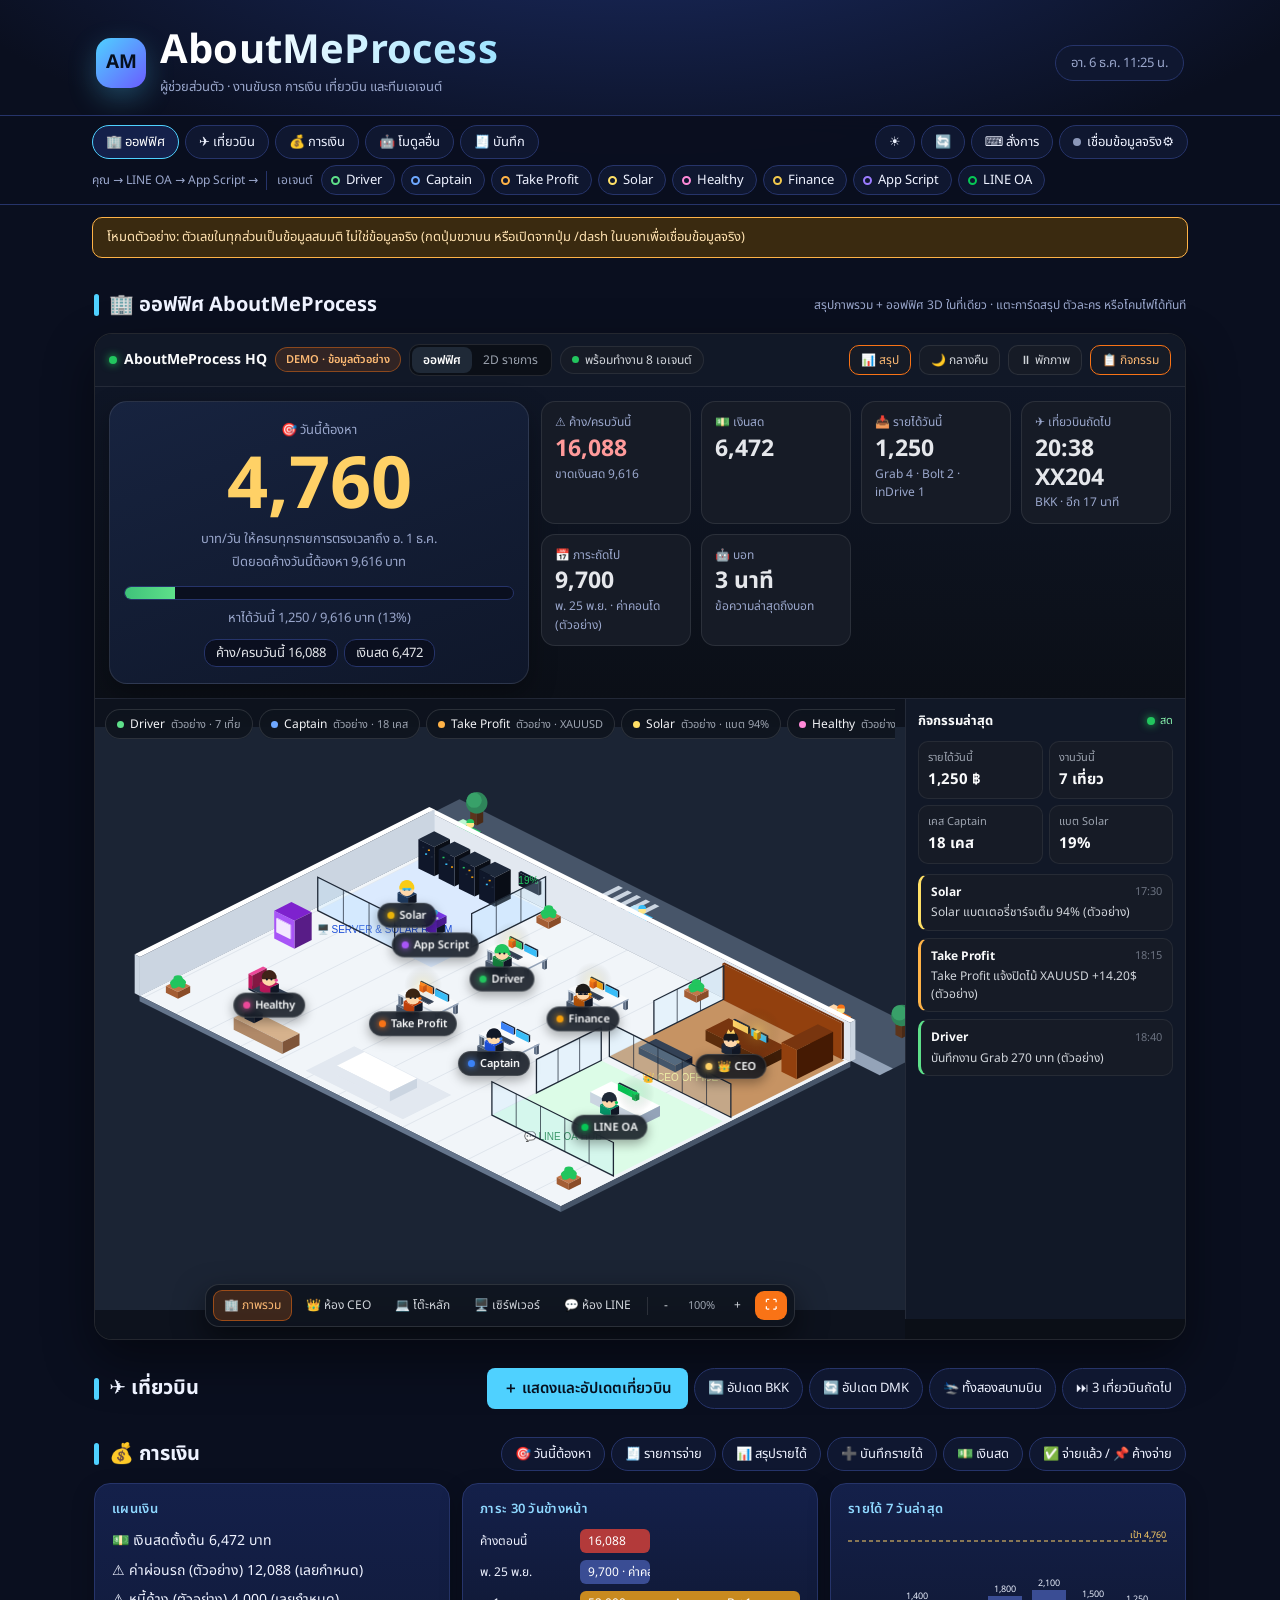
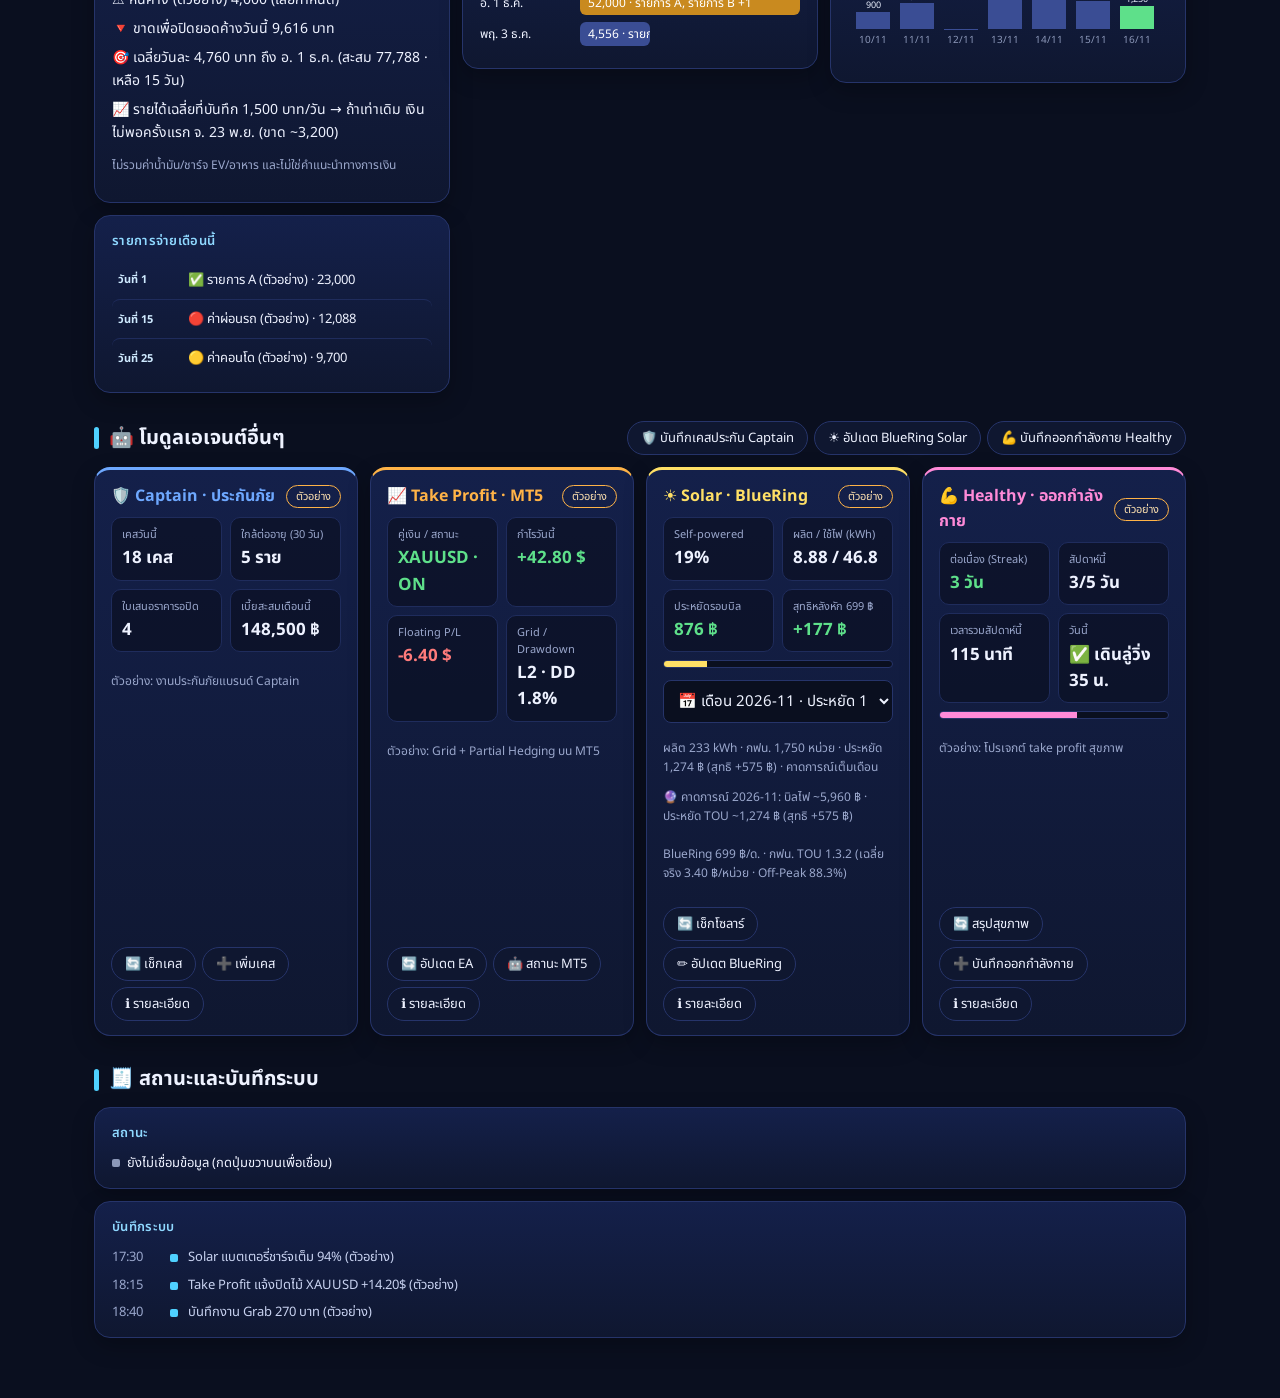
==== index.html @ a6eec2af "Add collapsible + flights auto-update and expand 3D office with separate Server, LINE OA, and CEO ro" ====
<!doctype html>
<html lang="th">
<head>
  <meta charset="utf-8">
  <meta name="referrer" content="no-referrer">
  <meta name="viewport" content="width=device-width, initial-scale=1, viewport-fit=cover">
  <title>AboutMeProcess</title>
  <link rel="stylesheet" href="https://fonts.googleapis.com/css2?family=Noto+Sans+Thai:wght@400;600;700&display=swap">
  <link rel="stylesheet" href="styles.css">
</head>
<body>
  <div class="brand">
    <div class="logo">
      <div class="mark">AM</div>
      <div>
        <h1>AboutMeProcess</h1>
        <p>ผู้ช่วยส่วนตัว · งานขับรถ การเงิน เที่ยวบิน และทีมเอเจนต์</p>
      </div>
    </div>
    <div class="clock" id="clock"></div>
  </div>

  <div class="topbar" id="topbar">
    <div class="topin">
      <div class="navrow">
        <div class="navl">
          <button class="pill active" data-go="s-office">🏢 ออฟฟิศ</button>
          <button class="pill" data-go="s-flights">✈️ เที่ยวบิน</button>
          <button class="pill" data-go="s-money">💰 การเงิน</button>
          <button class="pill" data-go="s-agents">🤖 โมดูลอื่น</button>
          <button class="pill" data-go="s-log">🧾 บันทึก</button>
        </div>
        <div class="navr">
          <button class="pill" id="themeBtn" title="สลับโหมดมืด/สว่าง" aria-label="สลับโหมดมืดหรือสว่าง">☀️</button>
          <button class="pill" id="refreshBtn" title="ดึงข้อมูลล่าสุด" aria-label="รีเฟรชข้อมูล">🔄</button>
          <button class="pill" id="cmdBtn" aria-expanded="false" aria-controls="cmdPanel">⌨️ สั่งการ</button>
          <button id="cfgBtn" class="pill" aria-label="สถานะการเชื่อมข้อมูล กดเพื่อตั้งค่า">
            <span id="connDot" class="cdot off"></span><span id="conn">เชื่อมข้อมูลจริง</span> ⚙️
          </button>
        </div>
      </div>
      <div class="agrow" id="agbar" aria-label="เอเจนต์ทั้งหมด">
        <span class="flow">คุณ → LINE OA → App Script →</span>
        <span class="aglab">เอเจนต์</span>
      </div>
    </div>
  </div>

  <div id="cmdPanel" class="cmdpanel" hidden role="dialog" aria-label="สั่งการ">
    <b class="ph">⌨️ พิมพ์คำสั่งหรือประโยค</b>
    <div class="cmdrow">
      <input id="cmdIn" placeholder="เช่น ฉันจ่ายหนี้ 4000 แล้ว ด้วยเงินสด" autocomplete="off" enterkeyhint="send">
      <button id="cmdGo" class="pri">ส่ง</button>
    </div>
    <div id="cmdOut" class="cmdout" aria-live="polite"></div>
    <div class="exs" id="exs"></div>
    <p class="note">เมนูตามหมวด (เงินสด จ่ายแล้ว รายได้ เที่ยวบิน และโมดูลเอเจนต์) อยู่ในหมวดของตัวเองแล้ว ส่งได้เมื่อเชื่อมข้อมูลและเปิดสิทธิ์สั่งการ (DASH_ALLOW_CMD) ในฝั่ง Apps Script</p>
  </div>

  <div id="banner" class="banner" hidden></div>

  <main>
    <section id="s-office" class="sec">
      <div class="shr">
        <h2 class="sh">🏢 ออฟฟิศ AboutMeProcess</h2>
        <span class="muted">สรุปภาพรวม + ออฟฟิศ 3D ในที่เดียว · แตะการ์ดสรุป ตัวละคร หรือโคมไฟได้ทันที</span>
      </div>

      <div class="mo-shell" id="moShell" data-lit="day" data-view="office">
        <!-- Top HUD Bar (My Office style) -->
        <div class="mo-hud">
          <div class="mo-hud-l">
            <span class="mo-brand"><i class="mo-live-dot"></i> AboutMeProcess HQ</span>
            <span class="mo-chip" id="moModeChip">DEMO · ข้อมูลตัวอย่าง</span>
            <div class="mo-seg" role="group" aria-label="สลับมุมมอง">
              <button type="button" class="mo-seg-b on" id="moViewOffice" data-v="office">ออฟฟิศ</button>
              <button type="button" class="mo-seg-b" id="moViewList" data-v="list">2D รายการ</button>
            </div>
            <span class="mo-status-pill" id="moStatusPill"><i class="mo-pulse"></i> พร้อมทำงาน 8 เอเจนต์</span>
          </div>
          <div class="mo-hud-r">
            <button type="button" class="mo-ibtn" id="moSumBtn" aria-pressed="true" title="แสดง/ซ่อนสรุปภาพรวม">📊 สรุป</button>
            <button type="button" class="mo-ibtn" id="moLitBtn" title="สลับแสงกลางวัน/กลางคืน">🌙 กลางคืน</button>
            <button type="button" class="mo-ibtn" id="animBtn" aria-pressed="false" title="พัก/เล่นแอนิเมชัน">⏸ พักภาพ</button>
            <button type="button" class="mo-ibtn" id="moFeedBtn" aria-pressed="true" title="แสดง/ซ่อนแถบกิจกรรม">📋 กิจกรรม</button>
          </div>
        </div>

        <!-- Integrated Summary Band (moved inside AboutMeProcess Office) -->
        <div class="mo-sum-band" id="moSumBand">
          <div class="summary">
            <div class="hero" id="hero"></div>
            <div class="kpis" id="kpis"></div>
          </div>
          <div id="detail" class="detail" hidden></div>
        </div>

        <!-- Main Workspace: Isometric Stage + Right Activity Feed -->
        <div class="mo-body" id="moBody">
          <!-- Center Office Viewport -->
          <div class="mo-stage" id="moStage">
            <!-- Floating Top Agent Strip -->
            <div class="mo-strip" id="moStrip" aria-label="สถานะเอเจนต์ในออฟฟิศ"></div>

            <!-- Interactive 3D Isometric Cutaway Diorama -->
            <div class="mo-canvas-wrap" id="moCanvasWrap">
              <canvas id="officeCanvas" aria-label="ออฟฟิศ 3 มิติ AboutMeProcess"></canvas>
              <div class="mo3-overlay" id="moOverlay"></div>
              <svg id="scene" viewBox="0 0 1312 816" hidden aria-hidden="true"></svg>
            </div>

            <!-- 2D List Fallback View -->
            <div class="mo-list-view" id="moListView" hidden>
              <div class="mo-list-bar">
                <input id="moSearch" type="search" placeholder="ค้นหาเอเจนต์หรือหน้าที่..." autocomplete="off">
                <div class="mo-filters" id="moFilters">
                  <button type="button" class="mo-fbtn on" data-f="all">ทั้งหมด</button>
                  <button type="button" class="mo-fbtn" data-f="active">ทำงานอยู่</button>
                  <button type="button" class="mo-fbtn" data-f="idle">รอเชื่อม</button>
                </div>
              </div>
              <div class="mods" id="mods"></div>
            </div>

            <!-- Floating Event Toast -->
            <div class="mo-toast" id="moToast" aria-live="polite" hidden></div>

            <!-- Bottom Floating Camera Dock -->
            <div class="mo-dock" id="moDock">
              <button type="button" class="mo-dbtn on" data-cam="overview">🏢 ภาพรวม</button>
              <button type="button" class="mo-dbtn" data-cam="ceo">👑 ห้อง CEO</button>
              <button type="button" class="mo-dbtn" data-cam="desks">💻 โต๊ะหลัก</button>
              <button type="button" class="mo-dbtn" data-cam="server">🖥️ เซิร์ฟเวอร์</button>
              <button type="button" class="mo-dbtn" data-cam="line">💬 ห้อง LINE</button>
              <span class="mo-sep"></span>
              <button type="button" class="mo-dbtn mo-zbtn" id="moZoomOut" aria-label="ซูมออก">−</button>
              <span class="mo-zval" id="moZoomVal">100%</span>
              <button type="button" class="mo-dbtn mo-zbtn" id="moZoomIn" aria-label="ซูมเข้า">+</button>
              <button type="button" class="mo-dbtn mo-cta" id="moFullBtn" title="เต็มจอ">⛶</button>
            </div>
          </div>

          <!-- Right Activity Sidebar -->
          <aside class="mo-aside" id="moAside" aria-label="กิจกรรมล่าสุดในออฟฟิศ">
            <div class="mo-aside-h">
              <strong>กิจกรรมล่าสุด</strong>
              <span class="mo-live-tag"><i class="mo-live-dot"></i> สด</span>
            </div>
            <div class="mo-kpis" id="moMiniKpis"></div>
            <div class="mo-feed" id="moFeed"></div>
          </aside>
        </div>
      </div>
    </section>

    <section id="s-flights" class="sec">
      <div class="shr">
        <h2 class="sh">✈️ เที่ยวบิน</h2>
        <div class="tb" id="tbFl">
          <button type="button" class="pri" id="flToggleBtn" aria-expanded="false" aria-controls="flWrap">＋ แสดงและอัปเดตเที่ยวบิน</button>
        </div>
      </div>
      <div id="flStatus" class="cmdout" aria-live="polite"></div>
      <div id="actFl"></div>
      <div id="flWrap" hidden>
        <div class="cols" id="flBoards"></div>
      </div>
    </section>

    <section id="s-money" class="sec">
      <div class="shr">
        <h2 class="sh">💰 การเงิน</h2>
        <div class="tb" id="tbMoney"></div>
      </div>
      <div id="actMoney"></div>
      <div class="cols">
        <div class="pn"><b>แผนเงิน</b><div id="planBox"></div></div>
        <div class="pn"><b>ภาระ 30 วันข้างหน้า</b><div id="tl"></div></div>
        <div class="pn"><b>รายได้ 7 วันล่าสุด</b><div id="inc"></div></div>
        <div class="pn"><b>รายการจ่ายเดือนนี้</b><div id="bills"></div></div>
      </div>
    </section>

    <section id="s-agents" class="sec">
      <div class="shr">
        <h2 class="sh">🤖 โมดูลเอเจนต์อื่นๆ</h2>
        <div class="tb" id="tbAgents"></div>
      </div>
      <div id="actAgents"></div>
      <div class="ag-grid" id="agentBoards"></div>
    </section>

    <section id="s-log" class="sec">
      <div class="shr"><h2 class="sh">🧾 สถานะและบันทึกระบบ</h2></div>
      <div class="pn"><b>สถานะ</b><div class="ev" id="evp"></div></div>
      <div class="pn"><b>บันทึกระบบ</b><ul id="log" class="loglist"></ul></div>
    </section>
  </main>

  <div id="cfgd" class="ov" role="dialog" aria-modal="true" aria-labelledby="cfgt">
    <div class="sheet">
      <div class="ahead"><div class="atxt"><h2 id="cfgt">เชื่อมข้อมูลจริง</h2></div></div>
      <p class="muted">ใส่ลิงก์ Web app ของ Apps Script (ลงท้าย /exec) และรหัส DASH_KEY ข้อมูลเก็บในเบราว์เซอร์เครื่องนี้ ไม่ถูกส่งไปที่อื่นนอกจากลิงก์ที่คุณใส่ · ไม่อยากกรอกเอง: พิมพ์ /dash ในบอทแล้วกดปุ่มที่ส่งให้ หน้านี้จะเชื่อมเอง</p>
      <div class="frow"><input id="cfgUrl" type="url" placeholder="https://script.google.com/macros/s/.../exec" autocomplete="off" aria-label="ลิงก์ exec"></div>
      <div class="frow"><input id="cfgKey" type="password" placeholder="DASH_KEY" autocomplete="off" aria-label="รหัส"></div>
      <p id="cfgMsg" class="note"></p>
      <div class="frow">
        <button id="cfgSave" class="pri">บันทึกและเชื่อม</button>
        <button id="cfgOff" class="pill">ยกเลิกการเชื่อม</button>
        <button id="cfgClose" class="pill">ปิด</button>
      </div>
    </div>
  </div>

  <div id="m" class="ov" role="dialog" aria-modal="true" aria-label="รายละเอียดเอเจนต์">
    <div class="sheet" id="sheet"></div>
  </div>

  <script src="assets/sprites.js"></script>
  <script src="office3d.js"></script>
  <script src="app.js"></script>
</body>
</html>
---- styles.css ----
:root {
  color-scheme: dark;
  box-sizing: border-box;
  padding-top: env(safe-area-inset-top, 0px);
  padding-bottom: env(safe-area-inset-bottom, 0px);
  --f: "Sukhumvit Set", "Sukhumvit Set Text", "Noto Sans Thai", system-ui, -apple-system, "Segoe UI", sans-serif;
  --bg: #0a0f1f;
  --card: #0f1730;
  --card2: #14204a;
  --line: #26346a;
  --ink: #eef2ff;
  --mut: #9aa7cc;
  --acc: #4fd1ff;
  --gold: #ffd166;
  --ok: #5ee08a;
  --bad: #ff7b7b;
  --warn: #ffb347;
}

:root[data-theme="light"] {
  color-scheme: light;
  --bg: #f1f5fb;
  --card: #ffffff;
  --card2: #f7faff;
  --line: #d4deef;
  --ink: #0f1b33;
  --mut: #53658a;
  --acc: #0284c7;
  --gold: #b45309;
  --ok: #15803d;
  --bad: #dc2626;
  --warn: #d97706;
}

:root[data-theme="light"] body {
  background: radial-gradient(1100px 480px at 50% -140px, #dbeafe 0, transparent 70%), var(--bg);
}
:root[data-theme="light"] .brand h1 {
  background: linear-gradient(90deg, #0f1b33 20%, #0284c7);
  -webkit-background-clip: text;
  background-clip: text;
  -webkit-text-fill-color: transparent;
}
:root[data-theme="light"] .topbar { background: rgba(241, 245, 251, .92); }
:root[data-theme="light"] .hero { background: linear-gradient(160deg, #e0f2fe, #ffffff); }
:root[data-theme="light"] .pn > b,
:root[data-theme="light"] .ph,
:root[data-theme="light"] .sect { color: #0369a1; }
:root[data-theme="light"] .bar,
:root[data-theme="light"] .hchips span,
:root[data-theme="light"] .frow input,
:root[data-theme="light"] .frow select,
:root[data-theme="light"] .cmdrow input,
:root[data-theme="light"] .qchip,
:root[data-theme="light"] .ag-m,
:root[data-theme="light"] .ag-bar { background: #eef4fc; color: var(--ink); }
:root[data-theme="light"] .act { background: rgba(226, 236, 250, .55); }
:root[data-theme="light"] .row .t { color: #0369a1; }
:root[data-theme="light"] .row,
:root[data-theme="light"] .detail th,
:root[data-theme="light"] .detail td,
:root[data-theme="light"] .ag-m { border-color: #dbe4f3; }
:root[data-theme="light"] .banner { background: #fef3c7; color: #92400e; }
:root[data-theme="light"] .banner.err { background: #fee2e2; color: #991b1b; }
:root[data-theme="light"] .cmdout,
:root[data-theme="light"] .loglist { color: #1e293b; }
:root[data-theme="light"] .pri { color: #ffffff; }
:root[data-theme="light"] .pill.active { color: #0369a1; }

*, *::before, *::after {
  box-sizing: inherit;
  font-family: var(--f);
}

html {
  scroll-padding-top: calc(114px + env(safe-area-inset-top, 0px));
}

@media (prefers-reduced-motion: no-preference) {
  html { scroll-behavior: smooth; }
}

body {
  margin: 0;
  min-height: 100vh;
  color: var(--ink);
  font-size: 15px;
  line-height: 1.55;
  background: radial-gradient(1100px 480px at 50% -140px, #1d2f6b 0, transparent 70%), var(--bg);
}

button, input, select { font: inherit; color: inherit; }
button { cursor: pointer; }

/* Brand Header */
.brand {
  max-width: 1120px;
  margin: 0 auto;
  padding: 28px 16px 18px;
  display: flex;
  align-items: center;
  justify-content: space-between;
  gap: 14px;
  flex-wrap: wrap;
}
.logo { display: flex; align-items: center; gap: 14px; }
.mark {
  width: 50px;
  height: 50px;
  border-radius: 15px;
  background: linear-gradient(135deg, #4fd1ff, #6a5cff);
  display: grid;
  place-items: center;
  font-weight: 700;
  font-size: 19px;
  color: #06101f;
  box-shadow: 0 10px 28px rgba(79, 209, 255, .28);
}
.brand h1 {
  margin: 0;
  font-size: clamp(28px, 7vw, 40px);
  line-height: 1.15;
  font-weight: 700;
  letter-spacing: .2px;
  color: #fff;
  background: linear-gradient(90deg, #fff 20%, #9fe3ff);
  -webkit-background-clip: text;
  background-clip: text;
  -webkit-text-fill-color: transparent;
}
.brand p { margin: 3px 0 0; color: var(--mut); font-size: 13px; }
.clock {
  background: var(--card);
  border: 1px solid var(--line);
  border-radius: 999px;
  padding: 7px 15px;
  font-size: 13px;
  color: var(--mut);
}

/* Sticky Topbar */
.topbar {
  position: sticky;
  top: env(safe-area-inset-top, 0px);
  z-index: 5;
  background: rgba(10, 15, 31, .92);
  -webkit-backdrop-filter: blur(10px);
  backdrop-filter: blur(10px);
  border-top: 1px solid var(--line);
  border-bottom: 1px solid var(--line);
}
.topin { max-width: 1120px; margin: 0 auto; }
.navrow { display: flex; align-items: center; gap: 8px; padding: 9px 12px 6px; }
.navr { display: flex; gap: 6px; flex: none; }
.navl, .agrow, .tb { display: flex; gap: 6px; scrollbar-width: none; }
.navl { overflow-x: auto; flex: 1; min-width: 0; }
.navl::-webkit-scrollbar, .agrow::-webkit-scrollbar { display: none; }

.pill {
  all: unset;
  box-sizing: border-box;
  cursor: pointer;
  flex: none;
  display: inline-flex;
  align-items: center;
  justify-content: center;
  min-height: 34px;
  border: 1px solid var(--line);
  background: var(--card);
  color: var(--ink);
  border-radius: 999px;
  padding: 6px 13px;
  font-size: 13px;
  white-space: nowrap;
  transition: background .15s, border-color .15s;
}
.pill:hover { background: var(--card2); border-color: #3b52a6; }
.pill.active { background: var(--card2); border-color: var(--acc); color: #fff; }
.pill.spin { opacity: .7; pointer-events: none; }

.pill:focus-visible, .pri:focus-visible, .dx:focus-visible,
.kpi:focus-visible, .hero:focus-visible, .mod:focus-visible, .ag:focus-visible {
  outline: 2px solid var(--acc);
  outline-offset: 1px;
}

.agrow { align-items: center; overflow-x: auto; padding: 0 12px 9px; }
.aglab { flex: none; font-size: 12px; color: var(--mut); margin-right: 2px; }
.flow {
  flex: none;
  font-size: 12px;
  color: var(--mut);
  padding-right: 8px;
  border-right: 1px solid var(--line);
  margin-right: 4px;
}
.ag {
  all: unset;
  box-sizing: border-box;
  cursor: pointer;
  flex: none;
  display: flex;
  align-items: center;
  gap: 6px;
  min-height: 30px;
  border: 1px solid var(--line);
  background: var(--card);
  border-radius: 999px;
  padding: 4px 12px 4px 9px;
  font-size: 13px;
  white-space: nowrap;
}
.ag:hover { background: var(--card2); border-color: var(--c); }
.sd { width: 9px; height: 9px; border-radius: 50%; background: var(--c); opacity: .35; }
.ag.on .sd { opacity: 1; box-shadow: 0 0 8px var(--c); }
.ag.sm .sd { background: transparent; border: 2px solid var(--c); opacity: 1; }

.cdot { width: 8px; height: 8px; border-radius: 50%; background: #8b97b8; display: inline-block; margin-right: 6px; }
.cdot.on { background: var(--ok); }
.cdot.err { background: var(--bad); }

.banner {
  max-width: 1096px;
  margin: 12px auto 0;
  padding: 9px 14px;
  border-radius: 10px;
  font-size: 13px;
  background: #3a2a10;
  border: 1px solid var(--warn);
  color: #ffe2b0;
}
.banner.err { background: #3a1414; border-color: var(--bad); color: #ffd0d0; }
.banner[hidden], [hidden] { display: none !important; }

/* Main Layout */
main { max-width: 1120px; margin: 0 auto; padding: 4px 14px 48px; }
.sec { margin-top: 8px; }
.shr {
  display: flex;
  align-items: center;
  justify-content: space-between;
  gap: 10px;
  flex-wrap: wrap;
  margin: 28px 0 12px;
}
.sh { margin: 0; font-size: 20px; font-weight: 700; display: flex; align-items: center; gap: 10px; }
.sh::before { content: ""; width: 5px; height: 22px; border-radius: 3px; background: var(--acc); }
.tb { flex-wrap: wrap; }

.pn {
  background: linear-gradient(180deg, var(--card2), var(--card));
  border: 1px solid var(--line);
  border-radius: 16px;
  padding: 15px 17px;
  margin-bottom: 12px;
  box-shadow: 0 8px 22px rgba(0, 0, 0, .25);
}
.pn > b {
  display: block;
  color: #8fd8ff;
  font-size: 13px;
  font-weight: 600;
  margin-bottom: 10px;
  letter-spacing: .3px;
}
.cols { display: grid; grid-template-columns: repeat(auto-fit, minmax(320px, 1fr)); gap: 12px; align-items: start; }
.cols .pn { margin-bottom: 0; }

/* Summary Hero & KPIs */
.summary { display: grid; grid-template-columns: minmax(0, 1fr) minmax(0, 1.5fr); gap: 12px; }
.hero {
  background: linear-gradient(160deg, #1a2b66, #0d1630);
  border: 1px solid var(--line);
  border-radius: 18px;
  padding: 20px 16px;
  text-align: center;
  cursor: pointer;
  box-shadow: 0 10px 28px rgba(0, 0, 0, .3);
  transition: border-color .15s;
}
.hero:hover { border-color: #3b52a6; }
.hero small { color: var(--mut); font-size: 13px; }
.hero .big {
  font-size: clamp(44px, 11vw, 72px);
  font-weight: 700;
  line-height: 1.05;
  color: var(--gold);
  margin: 8px 0 2px;
  font-variant-numeric: tabular-nums;
}
.bar {
  height: 14px;
  background: #0a0f1f;
  border: 1px solid var(--line);
  border-radius: 7px;
  overflow: hidden;
  margin: 12px auto 6px;
  max-width: 520px;
}
.bar i { display: block; height: 100%; background: linear-gradient(90deg, #3fc27a, var(--ok)); }
.hchips { display: flex; flex-wrap: wrap; gap: 6px; justify-content: center; margin-top: 10px; }
.hchips span {
  background: #0a0f1f;
  border: 1px solid var(--line);
  border-radius: 12px;
  padding: 3px 11px;
  font-size: 13px;
}
.hchips .w { border-color: var(--warn); color: #ffe2b0; }

.kpis { display: grid; grid-template-columns: repeat(auto-fit, minmax(150px, 1fr)); gap: 10px; align-content: start; }
.kpi {
  background: linear-gradient(180deg, var(--card2), var(--card));
  border: 1px solid var(--line);
  border-radius: 14px;
  padding: 11px 13px;
  min-width: 0;
  cursor: pointer;
  transition: transform .12s, border-color .12s;
}
.kpi:hover { transform: translateY(-2px); border-color: #3b52a6; }
.kl { font-size: 12px; color: var(--mut); }
.kv { font-size: 23px; font-weight: 700; line-height: 1.25; font-variant-numeric: tabular-nums; margin: 3px 0 1px; overflow-wrap: anywhere; }
.ks { font-size: 12px; color: var(--mut); }
.kpi.bad { border-color: #b33a3a; }
.kpi.bad .kv { color: #ff9a9a; }
.sel { outline: 2px solid var(--acc); outline-offset: 1px; }

/* Detail Drawer & Forms */
.detail {
  margin-top: 12px;
  background: linear-gradient(180deg, var(--card2), var(--card));
  border: 1px solid var(--acc);
  border-radius: 16px;
  padding: 14px 16px;
}
.detail h3 { margin: 0 0 8px; font-size: 16px; font-weight: 700; }
.dx {
  all: unset;
  box-sizing: border-box;
  float: right;
  cursor: pointer;
  font-size: 12px;
  color: var(--mut);
  border: 1px solid var(--line);
  border-radius: 999px;
  padding: 3px 11px;
}
.dx:hover { color: var(--ink); border-color: var(--acc); }
.tbl-wrap { width: 100%; overflow-x: auto; -webkit-overflow-scrolling: touch; }
.detail table { width: 100%; border-collapse: collapse; font-size: 13px; margin: 4px 0 10px; min-width: 280px; }
.detail th, .detail td { padding: 6px; border-top: 1px solid #1f2c5c; text-align: left; vertical-align: top; }
.detail th { color: var(--mut); font-weight: 400; }
.detail .n { text-align: right; font-variant-numeric: tabular-nums; }

.act { background: rgba(7, 12, 28, .55); border: 1px dashed var(--line); border-radius: 12px; padding: 12px; margin-top: 10px; }
.acth { display: flex; justify-content: space-between; align-items: center; margin-bottom: 8px; }
.acth b { font-size: 14px; }
.frow { display: flex; gap: 8px; margin-bottom: 8px; flex-wrap: wrap; align-items: center; }
.frow input, .frow select {
  flex: 1;
  min-width: 96px;
  min-height: 38px;
  background: #0a0f1f;
  border: 1px solid var(--line);
  border-radius: 8px;
  padding: 8px 10px;
  color: var(--ink);
}
.qchips { display: flex; gap: 6px; flex-wrap: wrap; margin-bottom: 8px; }
.qchip {
  all: unset;
  box-sizing: border-box;
  cursor: pointer;
  font-size: 12px;
  padding: 4px 10px;
  border-radius: 999px;
  background: #0a0f1f;
  border: 1px solid var(--line);
  color: #cfeaff;
}
.qchip:hover { border-color: var(--acc); background: var(--card2); }

.pri {
  border: 0;
  border-radius: 8px;
  background: var(--acc);
  color: #06101f;
  font-weight: 600;
  min-height: 38px;
  padding: 9px 16px;
  flex: none;
}
.pri.g { background: var(--ok); }
.chk { font-size: 13px; color: var(--mut); display: flex; align-items: center; gap: 6px; }
.cmdout { white-space: pre-wrap; margin-top: 8px; font-size: 13px; line-height: 1.7; color: #d6def5; }
.cmdout:empty { display: none; }
.note { color: var(--mut); font-size: 12px; margin: 4px 0 0; }

/* Command Panel */
.cmdpanel {
  position: fixed;
  right: 12px;
  width: min(600px, calc(100vw - 24px));
  max-height: calc(100vh - 150px);
  max-height: calc(100dvh - 150px);
  overflow: auto;
  z-index: 6;
  background: linear-gradient(180deg, var(--card2), var(--card));
  border: 1px solid var(--acc);
  border-radius: 16px;
  padding: 14px 16px;
  box-shadow: 0 16px 40px rgba(0, 0, 0, .65);
}
.ph { display: block; font-size: 13px; color: #8fd8ff; margin-bottom: 8px; font-weight: 600; }
.cmdrow { display: flex; gap: 8px; }
.cmdrow input {
  flex: 1;
  min-width: 0;
  background: #0a0f1f;
  border: 1px solid var(--line);
  border-radius: 8px;
  padding: 10px;
  color: var(--ink);
}
.exs { display: flex; flex-wrap: wrap; gap: 6px; margin-top: 10px; }

/* Flights & Money Rows */
.row {
  display: grid;
  grid-template-columns: 62px 1fr;
  gap: 8px;
  align-items: center;
  padding: 9px 6px;
  border-top: 1px solid #1f2c5c;
  font-size: 13px;
  border-radius: 8px;
}
.row:first-child { border-top: 0; }
.row.soon { background: rgba(79, 209, 255, .1); border-left: 3px solid var(--acc); padding-left: 8px; }
.row .t { font-size: 15px; font-weight: 700; font-variant-numeric: tabular-nums; color: #cfeaff; }
.row .s { font-size: 12px; color: var(--mut); }

.tl { display: grid; grid-template-columns: 92px 1fr; gap: 8px; align-items: center; font-size: 12px; margin: 7px 0; }
.tlb { height: 24px; border-radius: 6px; background: #3a4d94; color: #fff; padding: 3px 8px; white-space: nowrap; overflow: hidden; min-width: 70px; }
.tlb.hot { background: #c98a1f; }
.tlb.bad { background: #b33a3a; }
.ln2 { margin: 6px 0; font-size: 14px; line-height: 1.65; }
.muted { color: var(--mut); font-size: 12px; }
.tag { display: inline-block; font-size: 11px; border: 1px solid var(--line); border-radius: 999px; padding: 1px 9px; margin-left: 6px; color: var(--mut); }

/* Extended Agent Module Cards (Captain, Take Profit, Solar, Healthy) */
.ag-grid { display: grid; grid-template-columns: repeat(auto-fit, minmax(250px, 1fr)); gap: 12px; }
.ag-card {
  background: linear-gradient(180deg, var(--card2), var(--card));
  border: 1px solid var(--line);
  border-top: 3px solid var(--k, var(--acc));
  border-radius: 16px;
  padding: 14px 16px;
  display: flex;
  flex-direction: column;
  gap: 8px;
  box-shadow: 0 8px 22px rgba(0, 0, 0, .25);
}
.ag-ch { display: flex; align-items: center; justify-content: space-between; gap: 8px; }
.ag-ch strong { font-size: 16px; color: var(--k, var(--ink)); display: flex; align-items: center; gap: 7px; }
.ag-badge {
  font-size: 11px;
  border-radius: 999px;
  padding: 2px 9px;
  border: 1px solid var(--line);
  color: var(--mut);
}
.ag-badge.live { border-color: var(--ok); color: var(--ok); }
.ag-badge.sample { border-color: var(--warn); color: #ffe2b0; }
.ag-metrics { display: grid; grid-template-columns: repeat(2, minmax(0, 1fr)); gap: 8px; }
.ag-m {
  background: rgba(10, 15, 31, .65);
  border: 1px solid #1f2c5c;
  border-radius: 10px;
  padding: 8px 10px;
}
.ag-m small { display: block; font-size: 11px; color: var(--mut); }
.ag-m b { display: block; font-size: 17px; color: var(--ink); font-variant-numeric: tabular-nums; margin-top: 2px; }
.ag-m b.pos { color: var(--ok); }
.ag-m b.neg { color: var(--bad); }
.ag-bar { height: 8px; background: #0a0f1f; border: 1px solid var(--line); border-radius: 999px; overflow: hidden; }
.ag-bar i { display: block; height: 100%; background: var(--k, var(--acc)); }
.ag-foot { display: flex; flex-wrap: wrap; gap: 6px; margin-top: auto; padding-top: 4px; }

/* Office Scene — My Office Ref Redesign */
.mo-shell {
  background: #0b0f17;
  border: 1px solid rgba(255, 255, 255, .1);
  border-radius: 18px;
  overflow: hidden;
  box-shadow: 0 20px 50px rgba(0, 0, 0, .45);
  color: #e5e7eb;
}
.mo-hud {
  display: flex;
  align-items: center;
  justify-content: space-between;
  gap: 10px;
  flex-wrap: wrap;
  padding: 10px 14px;
  background: #111827;
  border-bottom: 1px solid rgba(255, 255, 255, .08);
}
.mo-hud-l, .mo-hud-r { display: flex; align-items: center; gap: 8px; flex-wrap: wrap; }
.mo-brand { font-size: 14px; font-weight: 700; color: #f9fafb; display: inline-flex; align-items: center; gap: 7px; }
.mo-live-dot { width: 8px; height: 8px; border-radius: 50%; background: #22c55e; box-shadow: 0 0 8px #22c55e; display: inline-block; }
.mo-chip {
  font-size: 11px;
  font-weight: 600;
  padding: 3px 10px;
  border-radius: 999px;
  background: rgba(249, 115, 22, .14);
  border: 1px solid rgba(249, 115, 22, .45);
  color: #fdba74;
}
.mo-chip.live {
  background: rgba(34, 197, 94, .14);
  border-color: rgba(34, 197, 94, .45);
  color: #86efac;
}
.mo-seg {
  display: inline-flex;
  background: #0b0f17;
  border: 1px solid rgba(255, 255, 255, .1);
  border-radius: 10px;
  padding: 2px;
}
.mo-seg-b {
  all: unset;
  box-sizing: border-box;
  cursor: pointer;
  font-size: 12px;
  padding: 4px 11px;
  border-radius: 8px;
  color: #9ca3af;
}
.mo-seg-b.on { background: #1f2937; color: #fff; font-weight: 600; }
.mo-status-pill {
  display: inline-flex;
  align-items: center;
  gap: 6px;
  font-size: 12px;
  padding: 4px 11px;
  border-radius: 999px;
  background: #161b26;
  border: 1px solid rgba(255, 255, 255, .08);
  color: #d1d5db;
}
.mo-pulse { width: 7px; height: 7px; border-radius: 50%; background: #22c55e; animation: p 1.6s infinite; display: inline-block; }
.mo-ibtn {
  all: unset;
  box-sizing: border-box;
  cursor: pointer;
  font-size: 12px;
  padding: 5px 11px;
  border-radius: 10px;
  background: #161b26;
  border: 1px solid rgba(255, 255, 255, .09);
  color: #d1d5db;
  transition: background .15s, border-color .15s;
}
.mo-ibtn:hover { background: #1f2937; border-color: rgba(249, 115, 22, .6); color: #fff; }
.mo-ibtn[aria-pressed="true"] { border-color: #f97316; color: #fdba74; }

/* Integrated Summary Band inside AboutMeProcess Office Shell */
.mo-sum-band {
  padding: 14px;
  background: linear-gradient(180deg, #0f1626, #0b0f17);
  border-bottom: 1px solid rgba(255, 255, 255, .08);
}
.mo-sum-band[hidden] { display: none !important; }
.mo-sum-band .hero {
  background: linear-gradient(160deg, #17233f, #0f172a);
  border-color: rgba(255, 255, 255, .1);
  padding: 16px 14px;
}
.mo-sum-band .kpi {
  background: #161b26;
  border-color: rgba(255, 255, 255, .09);
}
.mo-sum-band .kpi:hover { border-color: #f97316; }
.mo-sum-band .detail {
  background: #111827;
  border-color: #f97316;
}

.mo-body {
  display: grid;
  grid-template-columns: minmax(0, 1fr) 280px;
  min-height: 640px;
}
.mo-body.no-feed { grid-template-columns: minmax(0, 1fr); }
.mo-body.no-feed .mo-aside { display: none; }

.mo-stage {
  position: relative;
  background: #0d121d;
  overflow: hidden;
  display: flex;
  flex-direction: column;
  justify-content: center;
}
.mo-strip {
  position: absolute;
  top: 10px;
  left: 10px;
  right: 10px;
  z-index: 3;
  display: flex;
  gap: 6px;
  overflow-x: auto;
  scrollbar-width: none;
  pointer-events: auto;
}
.mo-strip::-webkit-scrollbar { display: none; }
.mo-sp {
  all: unset;
  box-sizing: border-box;
  cursor: pointer;
  flex: none;
  display: inline-flex;
  align-items: center;
  gap: 6px;
  padding: 5px 11px;
  border-radius: 999px;
  background: rgba(15, 20, 30, .86);
  -webkit-backdrop-filter: blur(8px);
  backdrop-filter: blur(8px);
  border: 1px solid rgba(255, 255, 255, .12);
  font-size: 12px;
  color: #f3f4f6;
  white-space: nowrap;
  transition: border-color .15s, transform .12s;
}
.mo-sp:hover, .mo-sp.sel { border-color: #f97316; transform: translateY(-1px); }
.mo-sp i { width: 7px; height: 7px; border-radius: 50%; background: var(--c, #22c55e); flex: none; }
.mo-sp small { color: #9ca3af; font-size: 11px; }

.mo-canvas-wrap { position: relative; width: 100%; overflow: hidden; touch-action: none; }
#officeCanvas { display: block; width: 100%; user-select: none; }
.mo3-overlay { position: absolute; inset: 0; pointer-events: none; overflow: hidden; z-index: 2; }
.mo3-np {
  all: unset;
  box-sizing: border-box;
  position: absolute;
  top: 0;
  left: 0;
  pointer-events: auto;
  cursor: pointer;
  display: inline-flex;
  align-items: center;
  gap: 5px;
  padding: 3px 9px;
  border-radius: 999px;
  background: rgba(15, 20, 30, .86);
  -webkit-backdrop-filter: blur(6px);
  backdrop-filter: blur(6px);
  border: 1px solid rgba(255, 255, 255, .14);
  font-size: 11px;
  font-weight: 600;
  color: #f9fafb;
  white-space: nowrap;
  box-shadow: 0 4px 12px rgba(0, 0, 0, .35);
  transition: border-color .15s;
}
.mo3-np:hover { border-color: #f97316; }
.mo3-np i { width: 7px; height: 7px; border-radius: 50%; background: var(--c, #22c55e); box-shadow: 0 0 6px var(--c, #22c55e); }
.mo3-bb {
  position: absolute;
  top: 0;
  left: 0;
  pointer-events: none;
  opacity: 0;
  transition: opacity .22s ease;
  padding: 5px 10px;
  border-radius: 10px;
  background: rgba(17, 24, 39, .94);
  border: 1.5px solid var(--c, #f97316);
  color: #f9fafb;
  font-size: 11.5px;
  font-weight: 600;
  white-space: nowrap;
  box-shadow: 0 8px 20px rgba(0, 0, 0, .45);
}
.mo3-bb.on { opacity: 1; }
#scene {
  width: 100%;
  height: auto;
  display: block;
  shape-rendering: crispEdges;
}
.mo-night-veil {
  position: absolute;
  inset: 0;
  pointer-events: none;
  background: radial-gradient(circle at 50% 45%, rgba(249, 115, 22, .12) 0%, rgba(12, 18, 42, .56) 70%);
  opacity: 0;
  transition: opacity .35s ease;
}
.mo-shell[data-lit="night"] #scene { filter: brightness(.78) contrast(1.08) saturate(1.1); }
.mo-shell[data-lit="night"] .mo-night-veil { opacity: 1; }

.mo-toast {
  position: absolute;
  bottom: 58px;
  left: 50%;
  transform: translateX(-50%);
  z-index: 3;
  background: rgba(17, 24, 39, .94);
  border: 1px solid rgba(249, 115, 22, .55);
  color: #f9fafb;
  font-size: 12px;
  padding: 6px 14px;
  border-radius: 999px;
  box-shadow: 0 10px 26px rgba(0, 0, 0, .5);
  white-space: nowrap;
  max-width: calc(100% - 24px);
  overflow: hidden;
  text-overflow: ellipsis;
}

.mo-dock {
  position: absolute;
  bottom: 12px;
  left: 50%;
  transform: translateX(-50%);
  z-index: 3;
  display: flex;
  align-items: center;
  gap: 4px;
  padding: 5px 7px;
  border-radius: 14px;
  background: rgba(15, 20, 30, .9);
  -webkit-backdrop-filter: blur(10px);
  backdrop-filter: blur(10px);
  border: 1px solid rgba(255, 255, 255, .12);
  box-shadow: 0 12px 30px rgba(0, 0, 0, .5);
  max-width: calc(100% - 16px);
  overflow-x: auto;
  scrollbar-width: none;
}
.mo-dock::-webkit-scrollbar { display: none; }
.mo-dbtn {
  all: unset;
  box-sizing: border-box;
  cursor: pointer;
  flex: none;
  font-size: 12px;
  padding: 5px 10px;
  border-radius: 9px;
  color: #d1d5db;
  white-space: nowrap;
  transition: background .15s, color .15s;
}
.mo-dbtn:hover { background: rgba(255, 255, 255, .08); color: #fff; }
.mo-dbtn.on { background: rgba(249, 115, 22, .2); color: #fdba74; border: 1px solid rgba(249, 115, 22, .5); }
.mo-dbtn.mo-cta { background: #f97316; color: #fff; font-weight: 600; }
.mo-dbtn.mo-cta:hover { background: #ea580c; }
.mo-sep { width: 1px; height: 18px; background: rgba(255, 255, 255, .12); margin: 0 2px; flex: none; }
.mo-zval { font-size: 11px; color: #9ca3af; min-width: 38px; text-align: center; font-variant-numeric: tabular-nums; flex: none; }

/* 2D List View inside Office Shell */
.mo-list-view { padding: 54px 14px 16px; min-height: 420px; }
.mo-list-bar { display: flex; gap: 8px; flex-wrap: wrap; margin-bottom: 12px; }
.mo-list-bar input {
  flex: 1;
  min-width: 180px;
  background: #161b26;
  border: 1px solid rgba(255, 255, 255, .12);
  border-radius: 10px;
  padding: 7px 12px;
  color: #f3f4f6;
  font-size: 13px;
}
.mo-filters { display: flex; gap: 6px; }
.mo-fbtn {
  all: unset;
  box-sizing: border-box;
  cursor: pointer;
  font-size: 12px;
  padding: 6px 12px;
  border-radius: 9px;
  background: #161b26;
  border: 1px solid rgba(255, 255, 255, .1);
  color: #9ca3af;
}
.mo-fbtn.on { border-color: #f97316; color: #fdba74; background: rgba(249, 115, 22, .14); }

/* Right Activity Sidebar */
.mo-aside {
  background: #111827;
  border-left: 1px solid rgba(255, 255, 255, .08);
  padding: 12px;
  display: flex;
  flex-direction: column;
  gap: 10px;
  max-height: 620px;
  overflow: auto;
}
.mo-aside-h { display: flex; align-items: center; justify-content: space-between; font-size: 13px; color: #f9fafb; }
.mo-live-tag { font-size: 11px; color: #86efac; display: inline-flex; align-items: center; gap: 5px; }
.mo-kpis { display: grid; grid-template-columns: repeat(2, minmax(0, 1fr)); gap: 6px; }
.mo-kpi {
  background: #161b26;
  border: 1px solid rgba(255, 255, 255, .07);
  border-radius: 10px;
  padding: 7px 9px;
}
.mo-kpi small { display: block; font-size: 11px; color: #9ca3af; }
.mo-kpi b { display: block; font-size: 15px; color: #f9fafb; font-variant-numeric: tabular-nums; margin-top: 2px; }
.mo-feed { display: flex; flex-direction: column; gap: 7px; }
.mo-fitem {
  background: #161b26;
  border: 1px solid rgba(255, 255, 255, .07);
  border-left: 3px solid var(--c, #4fd1ff);
  border-radius: 10px;
  padding: 8px 10px;
  font-size: 12px;
  cursor: pointer;
  transition: border-color .15s, background .15s;
}
.mo-fitem:hover { background: #1c2333; border-color: #f97316; }
.mo-fitem-h { display: flex; justify-content: space-between; align-items: center; gap: 6px; margin-bottom: 3px; }
.mo-fitem-h strong { color: #f9fafb; font-size: 12px; }
.mo-fitem-h time { color: #6b7280; font-size: 11px; }
.mo-fitem p { margin: 0; color: #d1d5db; line-height: 1.45; }

.hint { text-align: center; color: var(--mut); font-size: 13px; margin: 8px 0 14px; }
.mods { display: grid; grid-template-columns: repeat(auto-fit, minmax(170px, 1fr)); gap: 10px; }
.mod {
  all: unset;
  box-sizing: border-box;
  cursor: pointer;
  background: #161b26;
  border: 1px solid rgba(255, 255, 255, .09);
  border-left: 4px solid var(--k);
  border-radius: 12px;
  padding: 10px 12px;
  display: grid;
  gap: 3px;
  font-size: 12px;
  color: #9ca3af;
}
.mod:hover { background: #1c2333; border-color: var(--k); }
.mod strong { color: #f9fafb; font-size: 14px; }
.mod i { display: inline-block; width: 8px; height: 8px; border-radius: 50%; background: var(--k); margin-right: 7px; }

@media (max-width: 920px) {
  .mo-body { grid-template-columns: 1fr; }
  .mo-aside { border-left: 0; border-top: 1px solid rgba(255, 255, 255, .08); max-height: 320px; }
}

/* Logs & Events */
.ev { display: flex; flex-wrap: wrap; gap: 14px; font-size: 13px; }
.ev span { display: inline-flex; align-items: center; }
.ev i { display: inline-block; width: 8px; height: 8px; margin-right: 7px; border-radius: 2px; }
.loglist { list-style: none; margin: 0; padding: 0; display: grid; gap: 7px; font-size: 13px; color: #c8d2f0; }
.loglist li { display: flex; gap: 10px; }
.loglist time { color: var(--mut); min-width: 48px; }
.loglist i { width: 8px; height: 8px; margin-top: 7px; flex: none; border-radius: 2px; }

/* Modals */
.ov {
  position: fixed;
  inset: 0;
  display: none;
  align-items: center;
  justify-content: center;
  background: rgba(3, 6, 16, .72);
  padding: 16px;
  z-index: 8;
}
.ov.on { display: flex; }
.sheet {
  background: linear-gradient(180deg, var(--card2), var(--card));
  border: 2px solid var(--c, var(--acc));
  border-radius: 18px;
  max-width: 580px;
  width: 100%;
  max-height: calc(100vh - 32px);
  max-height: calc(100dvh - 32px);
  overflow: auto;
  padding: 18px 20px;
  box-shadow: 0 20px 50px rgba(0, 0, 0, .6);
}
.ahead { display: flex; gap: 14px; align-items: center; margin-bottom: 12px; }
.atxt { flex: 1; min-width: 0; }
.atxt h2 { margin: 0; font-size: 22px; color: var(--c); }
.aimg { width: 76px; height: 96px; object-fit: contain; flex: none; }
.aimg.q { display: grid; place-items: center; font-size: 30px; color: var(--mut); border: 2px dashed var(--line); border-radius: 14px; }
.sect { margin: 14px 0 6px; font-size: 13px; font-weight: 600; color: #8fd8ff; }
.sheet p { margin: 4px 0; }
.sheet ul { margin: 4px 0; padding-left: 20px; }
.sheet li { margin: 3px 0; }

/* SVG Office Scene Animations */
.st { cursor: pointer; outline: none; }
.st:hover .glow, .st:focus-visible .glow { opacity: 1; }
.glow { opacity: 0; transition: opacity .15s; }
.lab { font-size: 12px; font-weight: 600; fill: #fff; stroke: #0a0f1f; stroke-width: 4px; paint-order: stroke; text-anchor: middle; pointer-events: none; }
.dot { animation: p 1.6s infinite; }
.bd { transform-box: fill-box; transform-origin: 50% 100%; animation: br 2.6s ease-in-out infinite; animation-delay: var(--d, 0s); }
@keyframes p { 50% { opacity: .25; } }
@keyframes br { 50% { transform: scaleY(1.025); } }
.bb { opacity: 0; transition: opacity .25s; pointer-events: none; }
.bb.on { opacity: 1; }
.bb text { font-size: 13px; font-weight: 600; fill: #f9fafb; text-anchor: middle; }
.np-txt { font-size: 12px; font-weight: 600; fill: #f9fafb; text-anchor: middle; pointer-events: none; }

@media (prefers-reduced-motion: reduce) { .dot, .bd { animation: none; } }
@media (max-width: 820px) { .summary, .cols { grid-template-columns: 1fr; } .flow { display: none; } }
@media (max-width: 560px) { #conn { display: none; } .brand { padding-top: 18px; } }
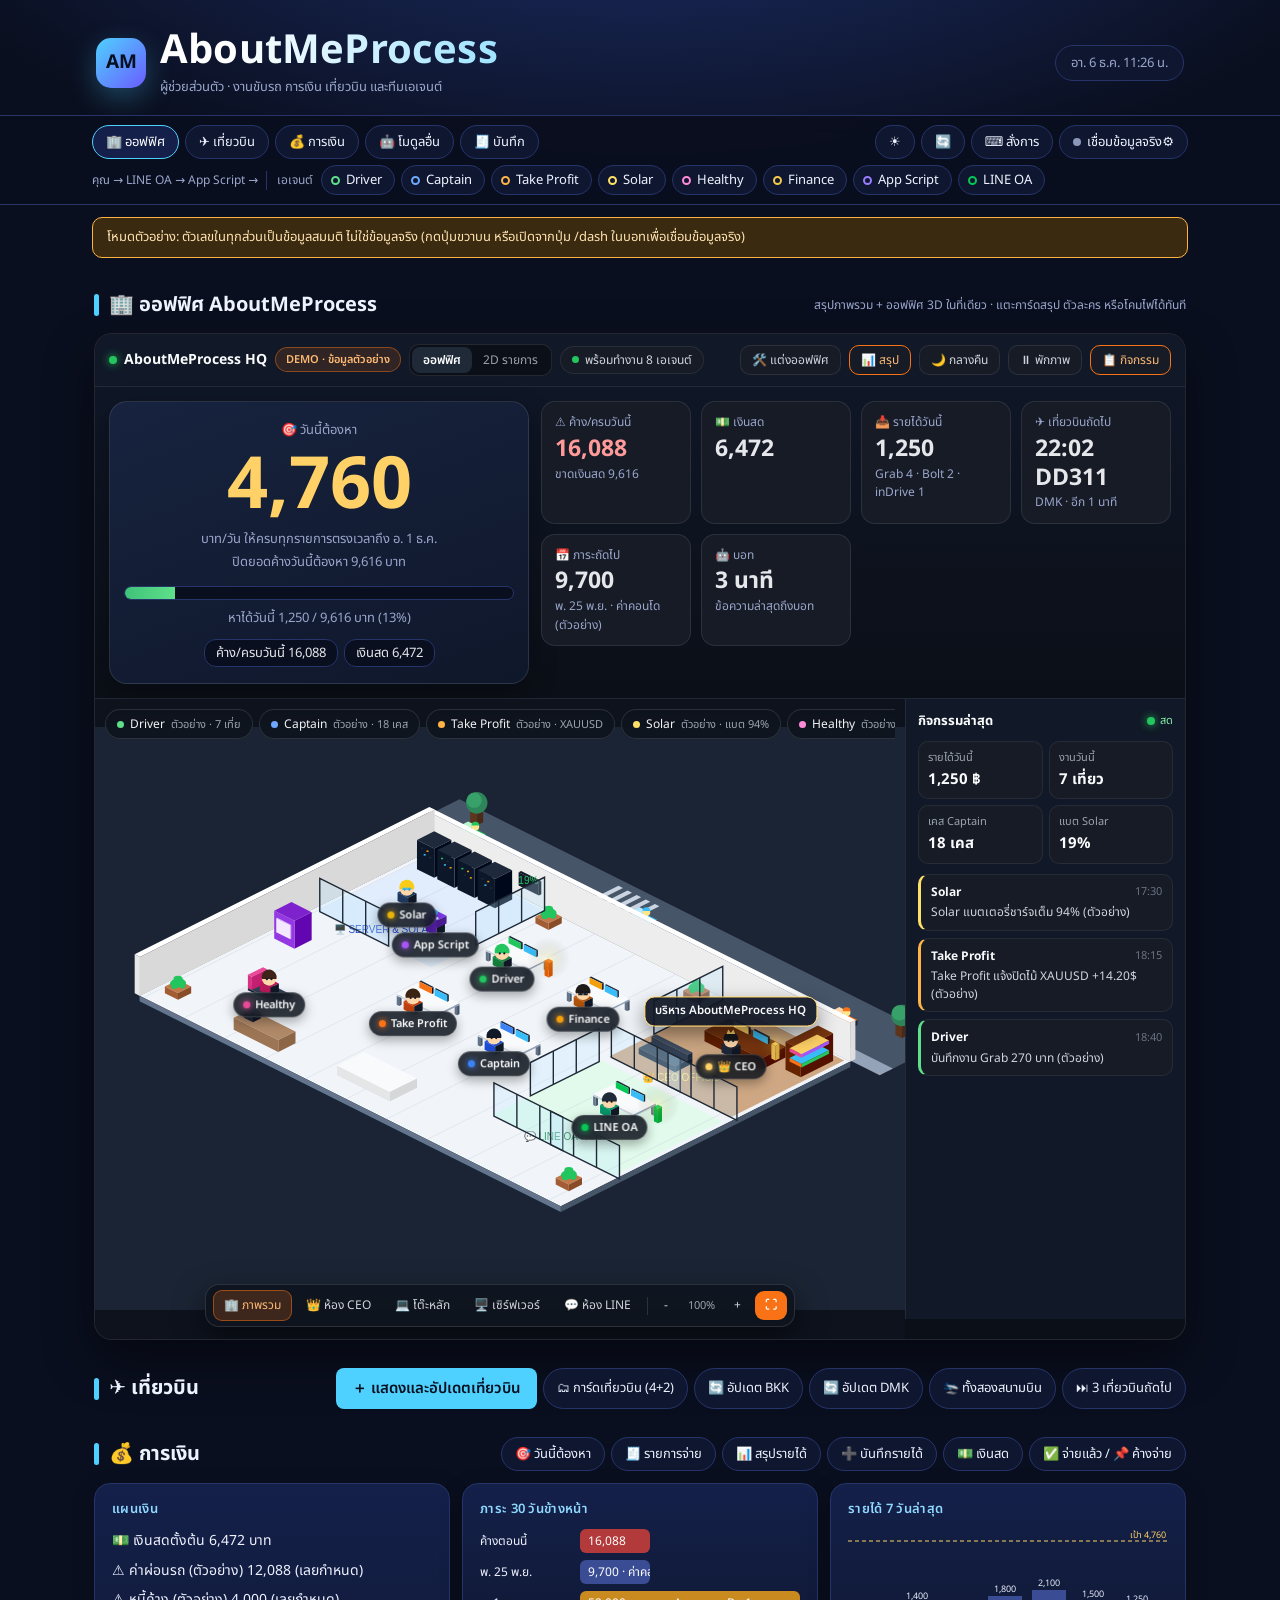
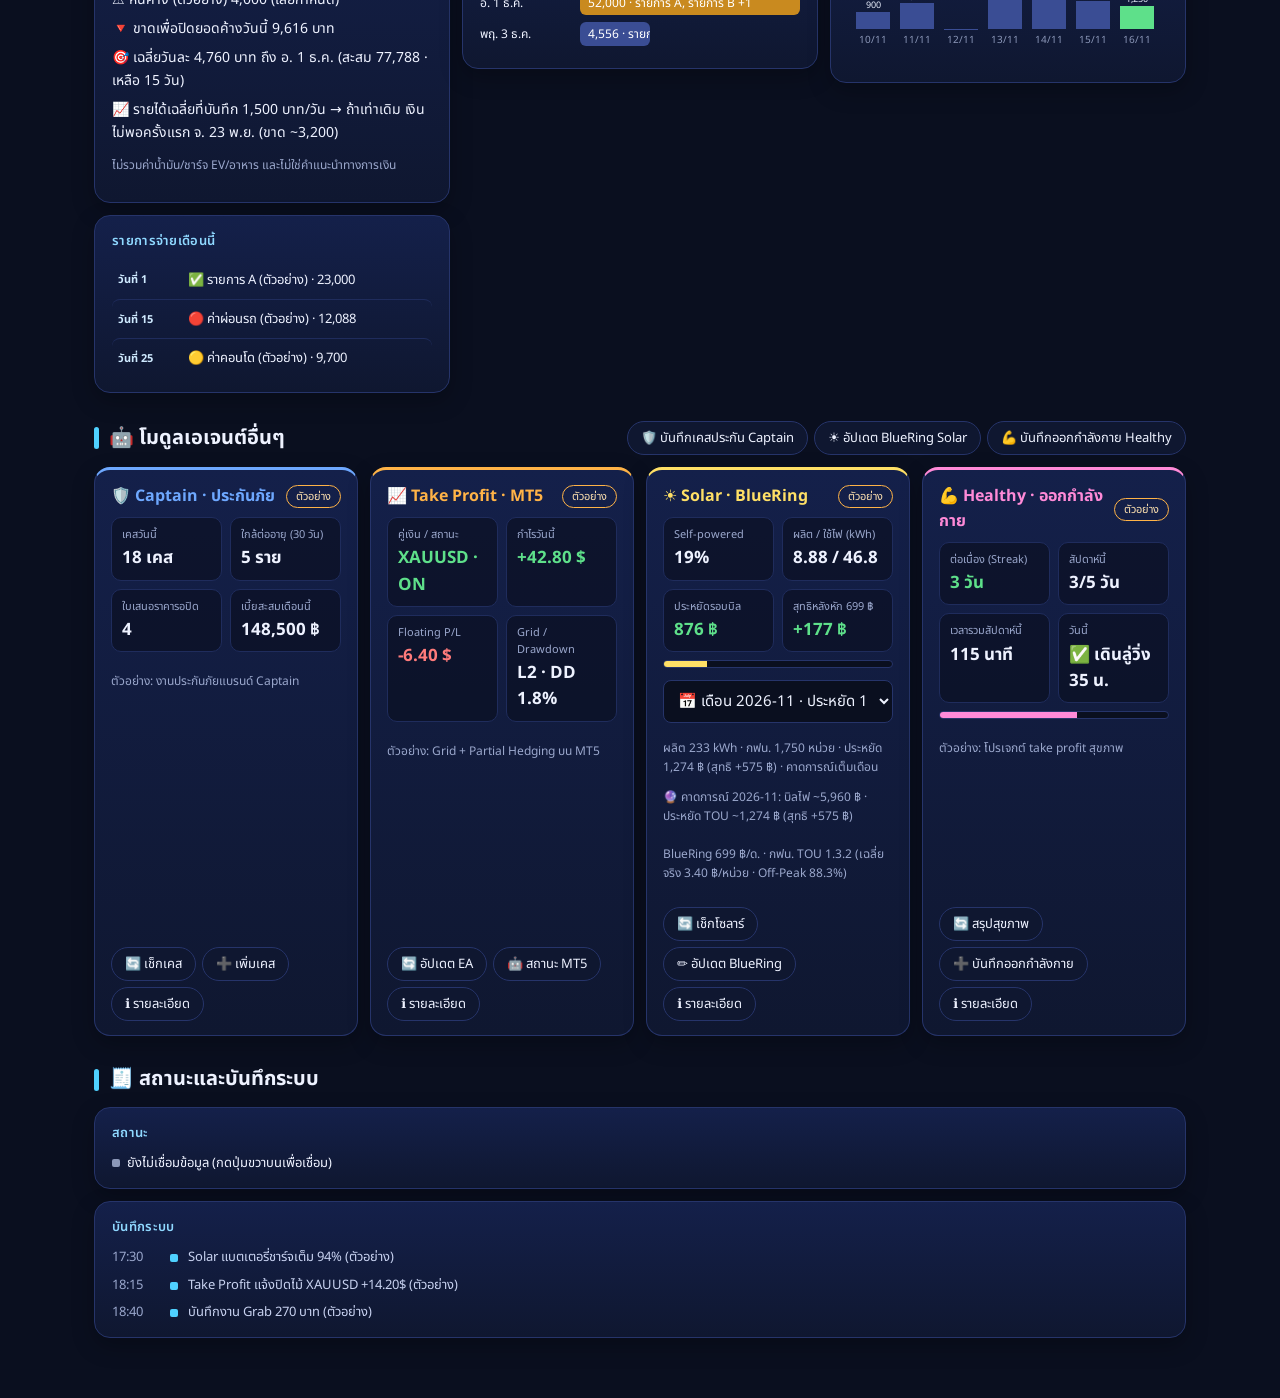
==== commit e347a235: "feat: add 4+2 flight cards, silent board refresh, and The Sims 3D office builder" ====
--- a/index.html
+++ b/index.html
@@ -79,10 +79,30 @@
             <span class="mo-status-pill" id="moStatusPill"><i class="mo-pulse"></i> พร้อมทำงาน 8 เอเจนต์</span>
           </div>
           <div class="mo-hud-r">
+            <button type="button" class="mo-ibtn mo-build-toggle" id="moBuildBtn" aria-pressed="false" title="โหมดแต่งออฟฟิศแบบ The Sims">🛠️ แต่งออฟฟิศ</button>
             <button type="button" class="mo-ibtn" id="moSumBtn" aria-pressed="true" title="แสดง/ซ่อนสรุปภาพรวม">📊 สรุป</button>
             <button type="button" class="mo-ibtn" id="moLitBtn" title="สลับแสงกลางวัน/กลางคืน">🌙 กลางคืน</button>
             <button type="button" class="mo-ibtn" id="animBtn" aria-pressed="false" title="พัก/เล่นแอนิเมชัน">⏸ พักภาพ</button>
             <button type="button" class="mo-ibtn" id="moFeedBtn" aria-pressed="true" title="แสดง/ซ่อนแถบกิจกรรม">📋 กิจกรรม</button>
+          </div>
+        </div>
+
+        <!-- The Sims Build Mode Panel (hidden until 🛠️ แต่งออฟฟิศ is active) -->
+        <div class="mo-build-bar" id="moBuildBar" hidden>
+          <div class="mo-b-tabs" id="moBTabs">
+            <button type="button" class="mo-fbtn on" data-btab="furn">🪑 เฟอร์นิเจอร์</button>
+            <button type="button" class="mo-fbtn" data-btab="wall">🧱 ฉากกั้น (4 แบบ)</button>
+            <button type="button" class="mo-fbtn" data-btab="floor">🎨 พื้น & สี</button>
+            <span class="mo-b-hint">ลากวางลงพื้น 3D หรือคลิกชิ้นเดิมเพื่อลากย้าย/หมุน</span>
+            <button type="button" class="mo-ibtn" id="moResetLayout">↩️ รีเซ็ตผังเดิม</button>
+          </div>
+          <div class="mo-b-palette" id="moBPalette"></div>
+          <div class="mo-b-sel" id="moBSel" hidden>
+            <strong id="moBSelName">เลือกเฟอร์นิเจอร์</strong>
+            <button type="button" class="mo-ibtn" id="moRotBtn">↻ หมุน 90°</button>
+            <div class="mo-swatches" id="moBSwatches"></div>
+            <button type="button" class="mo-ibtn" id="moDupBtn">📋 ก๊อปปี้</button>
+            <button type="button" class="mo-ibtn mo-del" id="moDelBtn">🗑️ ลบ</button>
           </div>
         </div>
 
@@ -158,12 +178,16 @@
         <h2 class="sh">✈️ เที่ยวบิน</h2>
         <div class="tb" id="tbFl">
           <button type="button" class="pri" id="flToggleBtn" aria-expanded="false" aria-controls="flWrap">＋ แสดงและอัปเดตเที่ยวบิน</button>
-        </div>
-      </div>
-      <div id="flStatus" class="cmdout" aria-live="polite"></div>
+          <button type="button" class="pill" id="flCardsBtn" aria-expanded="false" aria-controls="flCardsWrap">🗂 การ์ดเที่ยวบิน (4+2)</button>
+        </div>
+      </div>
+      <div id="flStatus" class="note" aria-live="polite"></div>
       <div id="actFl"></div>
       <div id="flWrap" hidden>
         <div class="cols" id="flBoards"></div>
+      </div>
+      <div id="flCardsWrap" hidden>
+        <div class="cols" id="flCards"></div>
       </div>
     </section>
 
--- a/styles.css
+++ b/styles.css
@@ -567,6 +567,85 @@
 }
 .mo-ibtn:hover { background: #1f2937; border-color: rgba(249, 115, 22, .6); color: #fff; }
 .mo-ibtn[aria-pressed="true"] { border-color: #f97316; color: #fdba74; }
+.mo-build-toggle[aria-pressed="true"] { background: rgba(249, 115, 22, .22); color: #fff; }
+
+/* The Sims Build Mode Bar */
+.mo-build-bar {
+  padding: 10px 14px;
+  background: #0f1626;
+  border-bottom: 1px solid rgba(249, 115, 22, .35);
+  display: flex;
+  flex-direction: column;
+  gap: 8px;
+}
+.mo-build-bar[hidden], .mo-b-sel[hidden] { display: none !important; }
+.mo-b-tabs { display: flex; align-items: center; gap: 6px; flex-wrap: wrap; }
+.mo-b-hint { font-size: 12px; color: #9ca3af; margin-left: auto; }
+.mo-b-palette {
+  display: flex;
+  gap: 6px;
+  overflow-x: auto;
+  padding-bottom: 2px;
+  scrollbar-width: none;
+}
+.mo-b-palette::-webkit-scrollbar { display: none; }
+.mo-b-item {
+  all: unset;
+  box-sizing: border-box;
+  cursor: grab;
+  flex: none;
+  display: inline-flex;
+  align-items: center;
+  gap: 6px;
+  padding: 6px 11px;
+  border-radius: 10px;
+  background: #161b26;
+  border: 1px solid rgba(255, 255, 255, .11);
+  color: #e5e7eb;
+  font-size: 12px;
+  white-space: nowrap;
+  user-select: none;
+}
+.mo-b-item:hover { border-color: #f97316; background: #1f2937; }
+.mo-b-item.on { border-color: #f97316; background: rgba(249, 115, 22, .2); color: #fff; }
+.mo-b-sel {
+  display: flex;
+  align-items: center;
+  gap: 8px;
+  flex-wrap: wrap;
+  padding: 7px 10px;
+  border-radius: 10px;
+  background: #161b26;
+  border: 1px solid rgba(249, 115, 22, .45);
+  font-size: 12px;
+}
+.mo-swatches { display: flex; gap: 5px; align-items: center; }
+.mo-sw {
+  all: unset;
+  cursor: pointer;
+  width: 20px;
+  height: 20px;
+  border-radius: 50%;
+  border: 2px solid rgba(255, 255, 255, .25);
+}
+.mo-sw:hover, .mo-sw.on { border-color: #fff; transform: scale(1.12); }
+.mo-ibtn.mo-del { border-color: rgba(239, 68, 68, .5); color: #fca5a5; }
+.mo-ibtn.mo-del:hover { background: rgba(239, 68, 68, .22); color: #fff; }
+
+/* Flight Detail Cards (4 landed + 2 upcoming) */
+.fl-cards-list { display: grid; gap: 10px; margin-top: 6px; }
+.fl-card {
+  background: rgba(10, 15, 31, .72);
+  border: 1px solid var(--line);
+  border-left: 3px solid var(--acc);
+  border-radius: 12px;
+  padding: 11px 13px;
+  font-size: 13px;
+  line-height: 1.65;
+}
+.fl-card.landed { border-left-color: var(--ok); }
+.fl-card-ln { display: flex; gap: 6px; flex-wrap: wrap; }
+.fl-card-ln b { color: #cfeaff; font-weight: 600; }
 
 /* Integrated Summary Band inside AboutMeProcess Office Shell */
 .mo-sum-band {
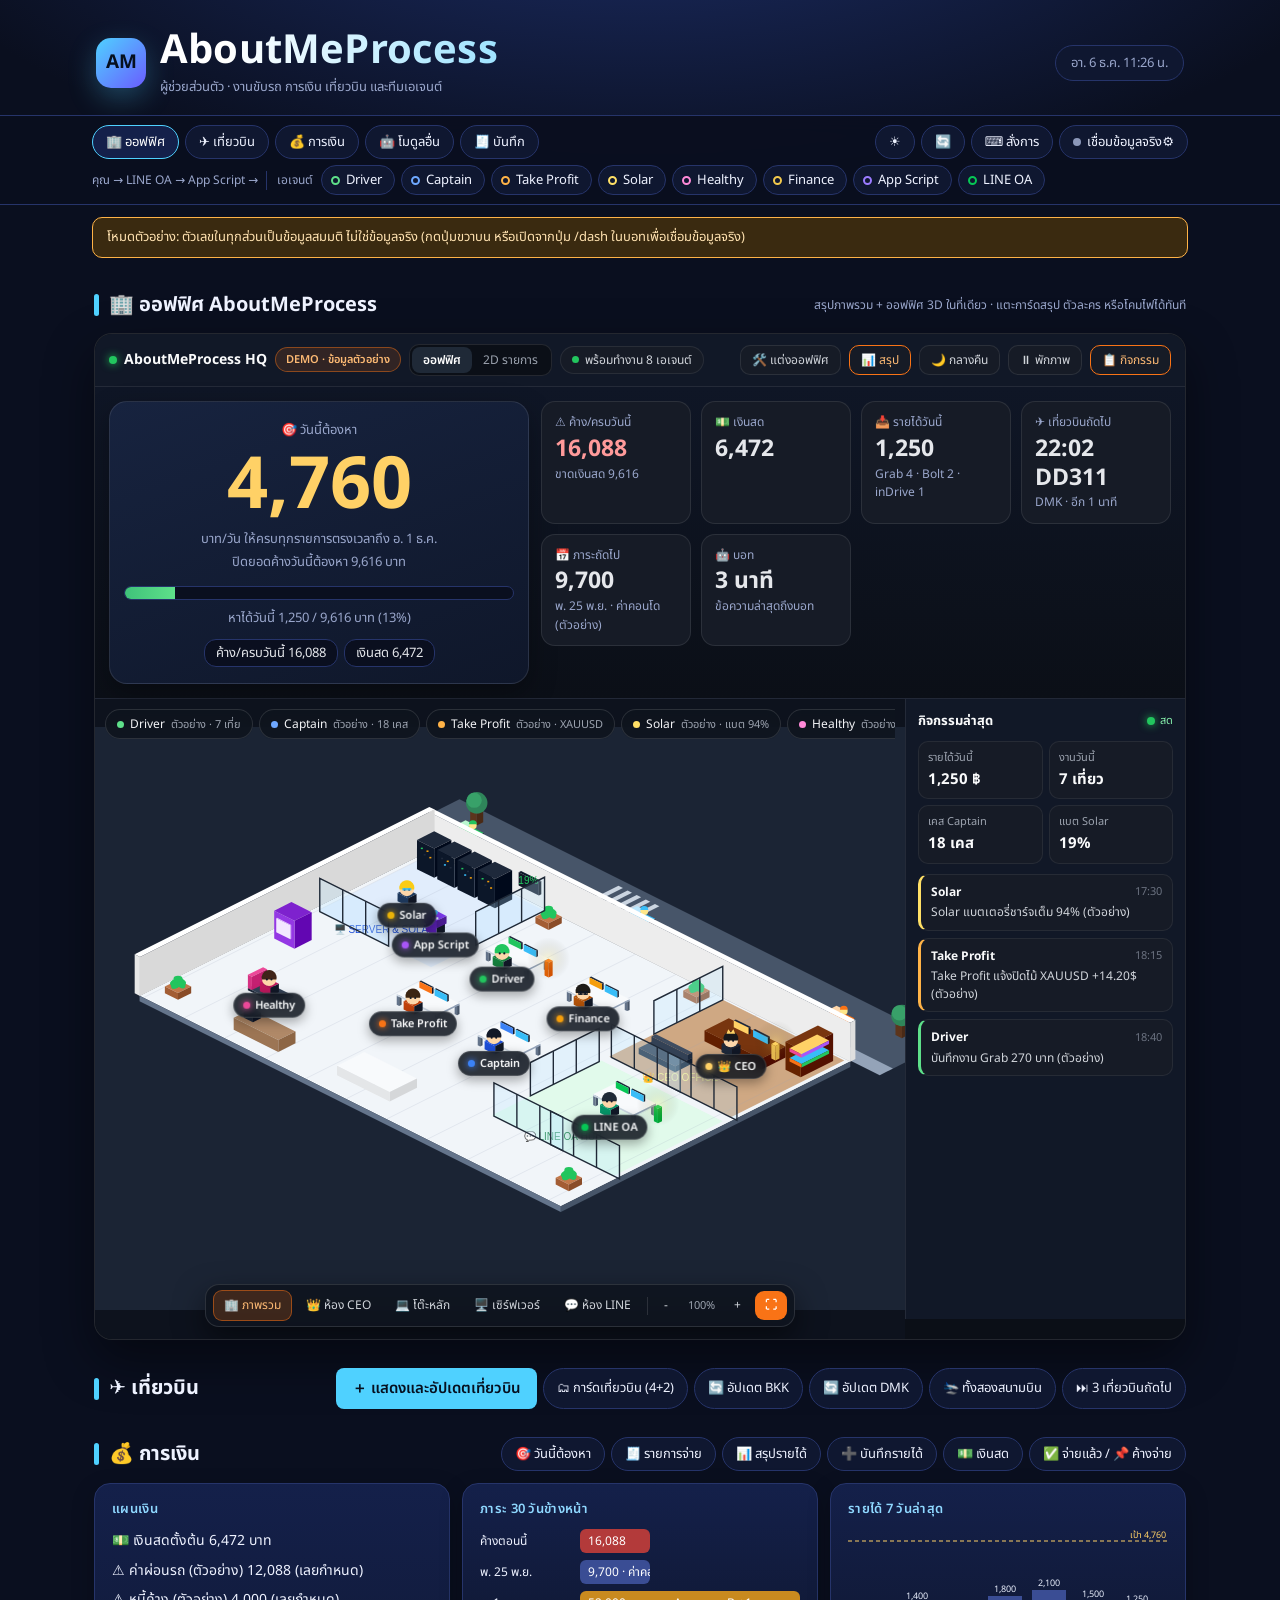
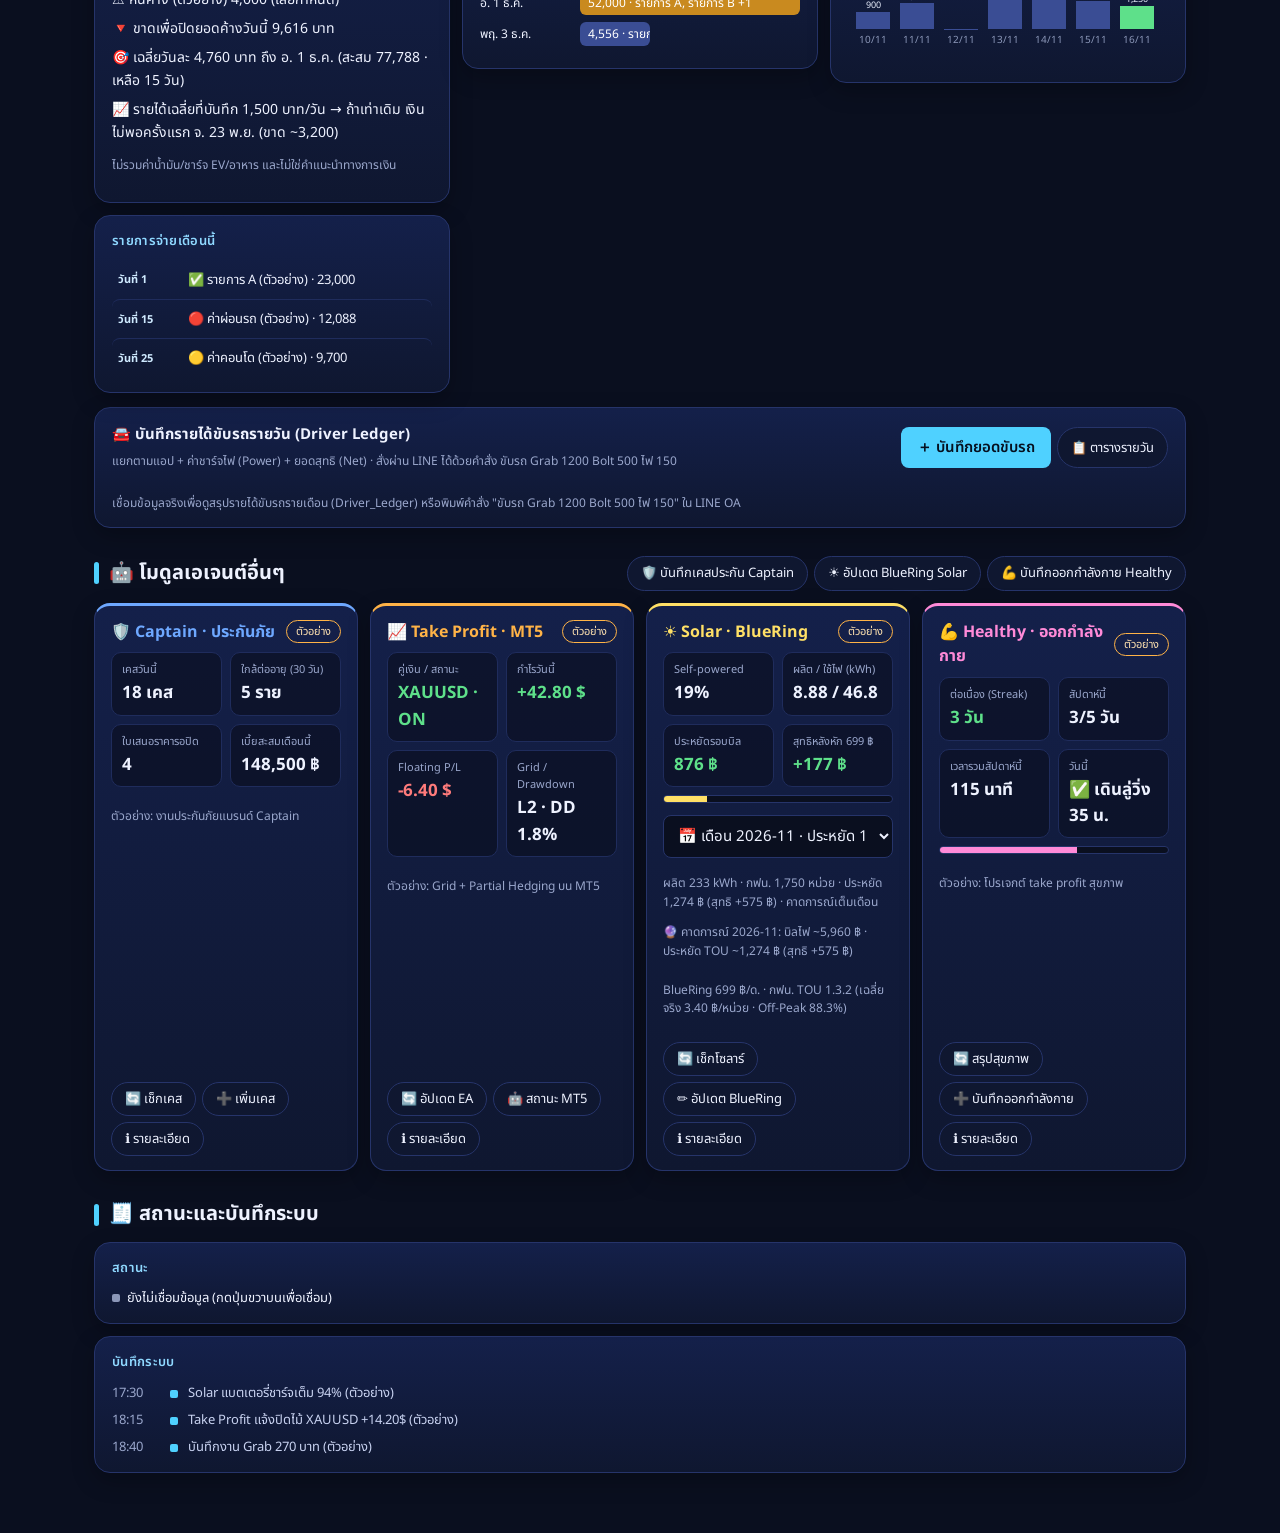
==== commit ee63dd40: "feat: add Driver_Ledger 14-column daily tracking, LINE commands, and dashboard UI" ====
--- a/index.html
+++ b/index.html
@@ -203,6 +203,41 @@
         <div class="pn"><b>รายได้ 7 วันล่าสุด</b><div id="inc"></div></div>
         <div class="pn"><b>รายการจ่ายเดือนนี้</b><div id="bills"></div></div>
       </div>
+
+      <div class="pn dl-panel" id="driverLedgerPanel">
+        <div class="dl-head">
+          <div>
+            <b>🚘 บันทึกรายได้ขับรถรายวัน (Driver Ledger)</b>
+            <span class="note">แยกตามแอป + ค่าชาร์จไฟ (Power) + ยอดสุทธิ (Net) · สั่งผ่าน LINE ได้ด้วยคำสั่ง <code>ขับรถ Grab 1200 Bolt 500 ไฟ 150</code></span>
+          </div>
+          <div class="tb">
+            <button type="button" class="pri" id="dlFormBtn" aria-expanded="false">＋ บันทึกยอดขับรถ</button>
+            <button type="button" class="pill" id="dlTableBtn" aria-expanded="false">📋 ตารางรายวัน</button>
+          </div>
+        </div>
+        <div id="dlFormWrap" class="dl-form-wrap" hidden>
+          <div class="dl-meta-row">
+            <label>วันที่ <input type="date" id="dlDate"></label>
+            <label>โหมด
+              <select id="dlMode">
+                <option value="add">บวกเพิ่มเข้ายอดวันนั้น</option>
+                <option value="set">ตั้งยอดใหม่ (เขียนทับ)</option>
+              </select>
+            </label>
+          </div>
+          <div class="dl-inputs" id="dlInputs"></div>
+          <div class="dl-preview">
+            <span id="dlPrevTotal">Total: 0 ฿</span>
+            <span id="dlPrevPower">Power: 0 ฿</span>
+            <b id="dlPrevNet">Net: 0 ฿</b>
+            <button type="button" class="pri" id="dlSaveBtn">💾 บันทึกเข้า Driver_Ledger</button>
+          </div>
+          <div id="dlCmdOut" class="cmdout"></div>
+        </div>
+        <div class="dl-months" id="dlMonths"></div>
+        <div id="dlSummary"></div>
+        <div id="dlTableWrap" class="dl-table-wrap" hidden></div>
+      </div>
     </section>
 
     <section id="s-agents" class="sec">
--- a/styles.css
+++ b/styles.css
@@ -995,3 +995,111 @@
 @media (prefers-reduced-motion: reduce) { .dot, .bd { animation: none; } }
 @media (max-width: 820px) { .summary, .cols { grid-template-columns: 1fr; } .flow { display: none; } }
 @media (max-width: 560px) { #conn { display: none; } .brand { padding-top: 18px; } }
+
+/* ============ DRIVER LEDGER (ตารางรายได้ขับรถรายวัน) ============ */
+.dl-panel { margin-top: 14px; }
+.dl-head {
+  display: flex;
+  flex-wrap: wrap;
+  align-items: center;
+  justify-content: space-between;
+  gap: 10px;
+  margin-bottom: 10px;
+}
+.dl-head b { display: block; margin-bottom: 2px; }
+.dl-months { display: flex; flex-wrap: wrap; gap: 6px; margin-bottom: 12px; }
+.dl-mbtn {
+  padding: 5px 11px;
+  border-radius: 999px;
+  border: 1px solid var(--line);
+  background: rgba(15, 23, 42, .6);
+  color: var(--mut);
+  font-size: 12.5px;
+  font-weight: 600;
+  cursor: pointer;
+}
+.dl-mbtn.on { background: rgba(34, 197, 94, .18); border-color: #22c55e; color: #bbf7d0; }
+.dl-kpis {
+  display: grid;
+  grid-template-columns: repeat(auto-fit, minmax(140px, 1fr));
+  gap: 8px;
+  margin-bottom: 12px;
+}
+.dl-kpi {
+  background: rgba(15, 23, 42, .55);
+  border: 1px solid var(--line);
+  border-radius: 10px;
+  padding: 9px 11px;
+}
+.dl-kpi small { display: block; color: var(--mut); font-size: 11.5px; }
+.dl-kpi strong { font-size: 16px; color: var(--tx); }
+.dl-kpi.net strong { color: #4ade80; }
+.dl-kpi.pwr strong { color: #fbbf24; }
+.dl-apps {
+  display: grid;
+  grid-template-columns: repeat(auto-fit, minmax(170px, 1fr));
+  gap: 6px 12px;
+  margin-bottom: 10px;
+}
+.dl-app-row {
+  display: flex;
+  align-items: center;
+  justify-content: space-between;
+  gap: 8px;
+  font-size: 12.5px;
+  padding: 4px 8px;
+  border-radius: 8px;
+  background: rgba(255, 255, 255, .03);
+}
+.dl-form-wrap {
+  background: rgba(11, 16, 30, .72);
+  border: 1px solid rgba(56, 189, 248, .28);
+  border-radius: 12px;
+  padding: 12px;
+  margin-bottom: 12px;
+}
+.dl-meta-row { display: flex; flex-wrap: wrap; gap: 10px; margin-bottom: 10px; font-size: 12.5px; color: var(--mut); }
+.dl-meta-row label { display: flex; align-items: center; gap: 6px; }
+.dl-meta-row input, .dl-meta-row select {
+  background: #0d1424;
+  color: var(--tx);
+  border: 1px solid var(--line);
+  border-radius: 8px;
+  padding: 5px 8px;
+  font-size: 12.5px;
+}
+.dl-inputs {
+  display: grid;
+  grid-template-columns: repeat(auto-fill, minmax(110px, 1fr));
+  gap: 8px;
+  margin-bottom: 10px;
+}
+.dl-inp-box { display: flex; flex-direction: column; gap: 3px; font-size: 11.5px; color: var(--mut); }
+.dl-inp-box input {
+  width: 100%;
+  background: #0d1424;
+  color: var(--tx);
+  border: 1px solid var(--line);
+  border-radius: 8px;
+  padding: 6px 8px;
+  font-size: 13px;
+}
+.dl-preview {
+  display: flex;
+  flex-wrap: wrap;
+  align-items: center;
+  gap: 12px;
+  font-size: 13px;
+  padding-top: 6px;
+  border-top: 1px solid var(--line);
+}
+.dl-preview b { color: #4ade80; margin-right: auto; }
+.dl-table-wrap { margin-top: 10px; overflow-x: auto; border: 1px solid var(--line); border-radius: 10px; }
+.dl-tbl { width: 100%; border-collapse: collapse; font-size: 12px; white-space: nowrap; }
+.dl-tbl th, .dl-tbl td { padding: 6px 8px; border-bottom: 1px solid rgba(255, 255, 255, .06); text-align: right; }
+.dl-tbl th:first-child, .dl-tbl td:first-child { text-align: left; position: sticky; left: 0; background: #0f172a; }
+.dl-tbl thead th { background: #1e293b; color: #e2e8f0; font-weight: 700; }
+.dl-tbl td.tot { font-weight: 700; color: #f8fafc; }
+.dl-tbl td.pwr { color: #fbbf24; }
+.dl-tbl td.net { font-weight: 700; color: #4ade80; }
+.dl-tbl tr.neg td.net { color: #f87171; }
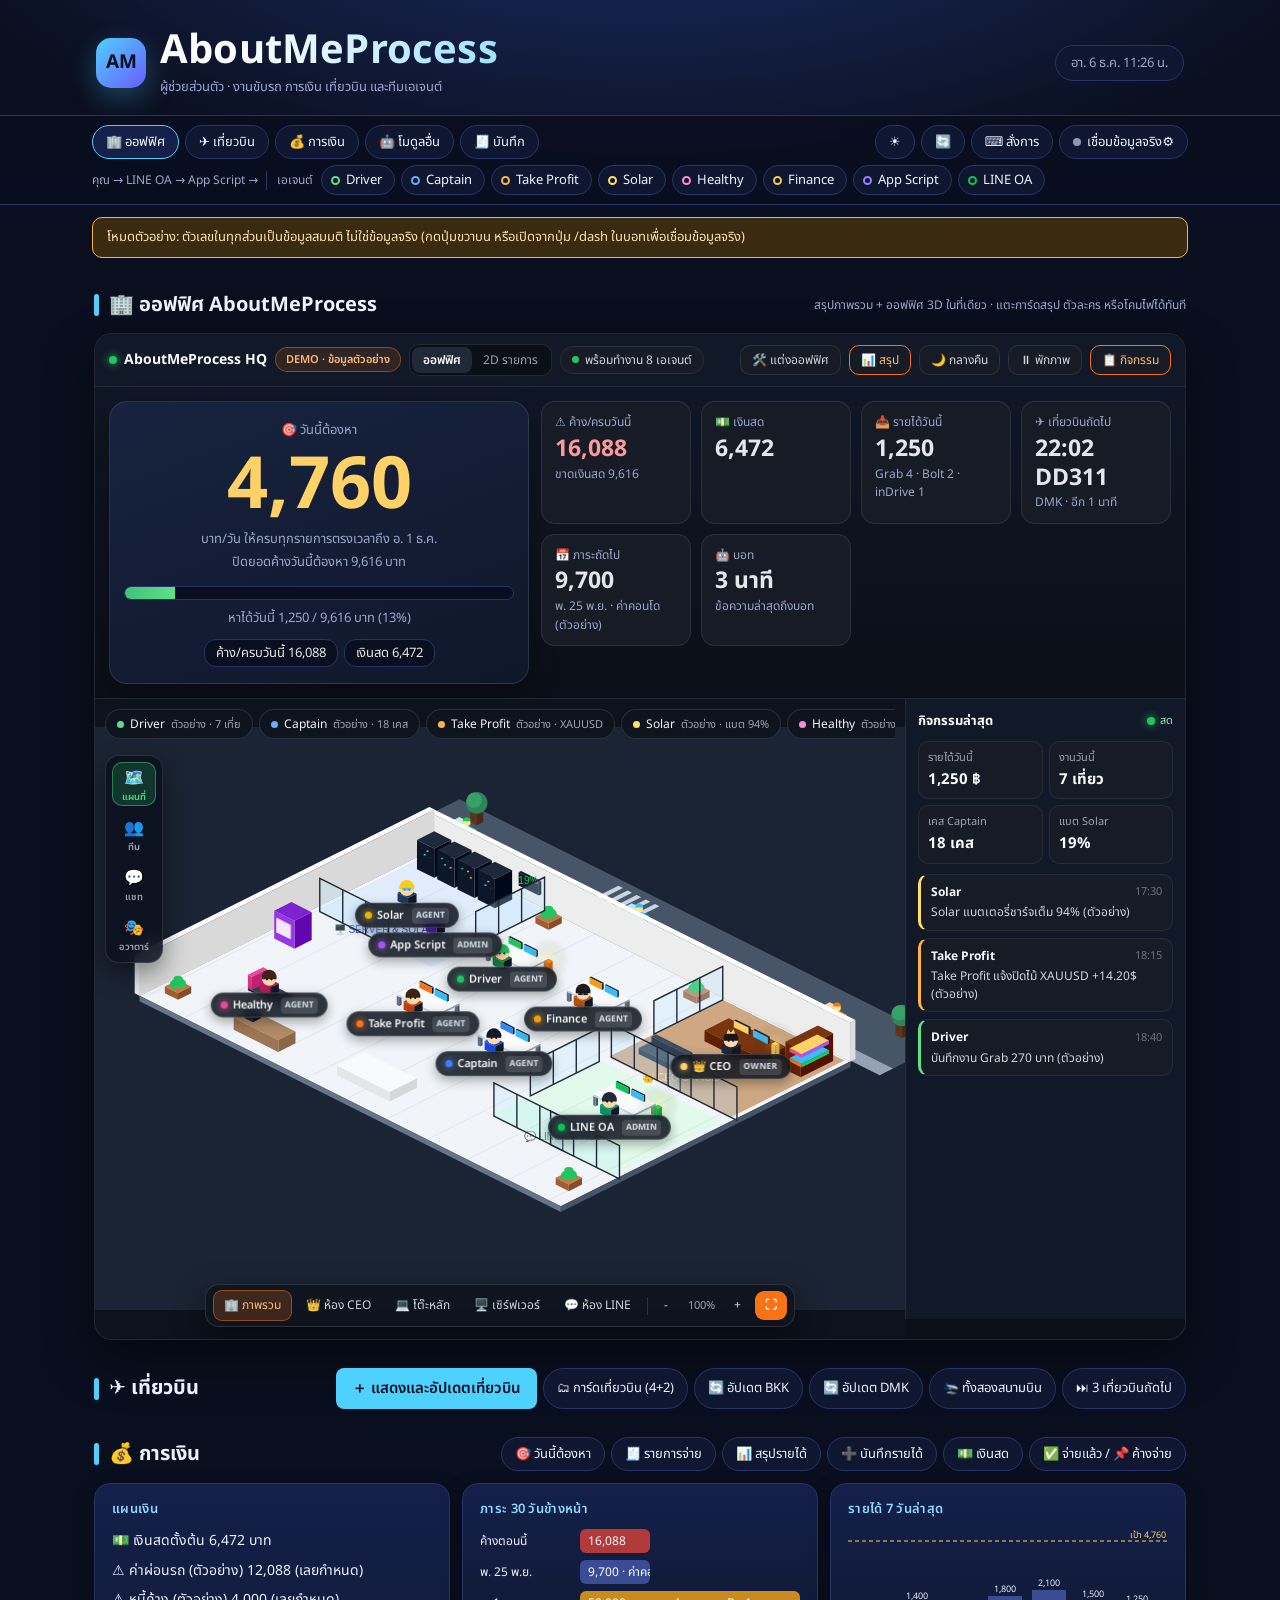
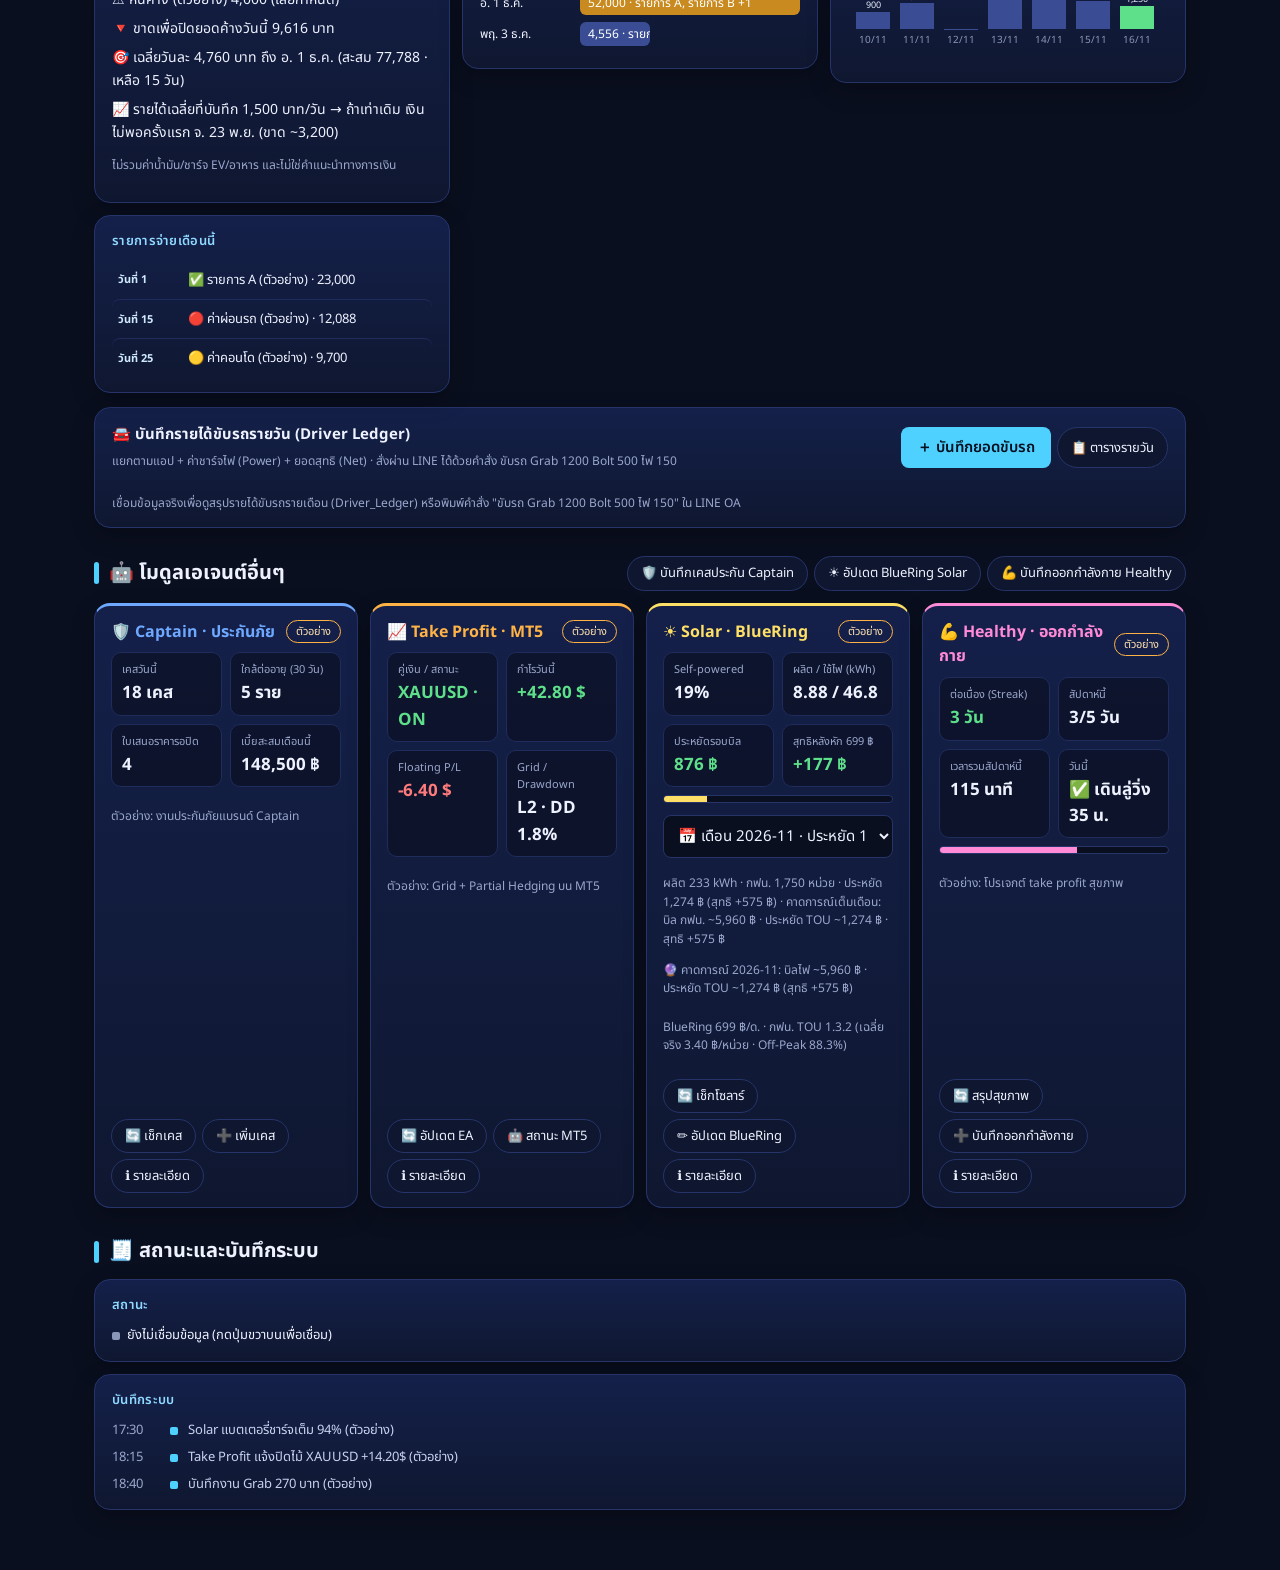
==== commit f0f5cba4: "feat: adapt Zyra World virtual office UX (left rail, proximity chat, CEO walking, role badges, avata" ====
--- a/index.html
+++ b/index.html
@@ -119,6 +119,23 @@
         <div class="mo-body" id="moBody">
           <!-- Center Office Viewport -->
           <div class="mo-stage" id="moStage">
+            <!-- Zyra-style Left Vertical Icon Rail -->
+            <nav class="zyra-rail" id="zyraRail" aria-label="แถบเครื่องมือออฟฟิศเสมือน">
+              <button type="button" class="zyra-rbtn on" data-ztab="map" title="แผนที่ออฟฟิศ"><span>🗺️</span><small>แผนที่</small></button>
+              <button type="button" class="zyra-rbtn" data-ztab="team" title="ทีม &amp; บทบาท"><span>👥</span><small>ทีม</small></button>
+              <button type="button" class="zyra-rbtn" data-ztab="chat" title="แชทในออฟฟิศ"><span>💬</span><small>แชท</small><i class="zyra-badge" id="zyraChatBadge" hidden>1</i></button>
+              <button type="button" class="zyra-rbtn" data-ztab="avatar" title="ปรับแต่งอวาตาร์ CEO"><span>🎭</span><small>อวาตาร์</small></button>
+            </nav>
+
+            <!-- Zyra-style Floating Drawer (Team / Office Chat / CEO Avatar) -->
+            <div class="zyra-drawer" id="zyraDrawer" hidden>
+              <div class="zyra-dh">
+                <strong id="zyraDrawerTitle">👥 ทีมในออฟฟิศ</strong>
+                <button type="button" class="mo-ibtn" id="zyraDrawerClose" aria-label="ปิดหน้าต่าง">✕</button>
+              </div>
+              <div class="zyra-dbody" id="zyraDrawerBody"></div>
+            </div>
+
             <!-- Floating Top Agent Strip -->
             <div class="mo-strip" id="moStrip" aria-label="สถานะเอเจนต์ในออฟฟิศ"></div>
 
@@ -128,6 +145,9 @@
               <div class="mo3-overlay" id="moOverlay"></div>
               <svg id="scene" viewBox="0 0 1312 816" hidden aria-hidden="true"></svg>
             </div>
+
+            <!-- Proximity Chat Bar (pops up when CEO walks near an Agent) -->
+            <div class="zyra-prox" id="zyraProxBar" hidden></div>
 
             <!-- 2D List Fallback View -->
             <div class="mo-list-view" id="moListView" hidden>
--- a/styles.css
+++ b/styles.css
@@ -1103,3 +1103,210 @@
 .dl-tbl td.pwr { color: #fbbf24; }
 .dl-tbl td.net { font-weight: 700; color: #4ade80; }
 .dl-tbl tr.neg td.net { color: #f87171; }
+
+/* ============ ZYRA-STYLE VIRTUAL OFFICE RAIL, PROXIMITY & DRAWER ============ */
+.zyra-rail {
+  position: absolute;
+  left: 10px;
+  top: 56px;
+  z-index: 6;
+  display: flex;
+  flex-direction: column;
+  gap: 6px;
+  padding: 6px;
+  border-radius: 14px;
+  background: rgba(11, 16, 30, .86);
+  border: 1px solid rgba(255, 255, 255, .12);
+  backdrop-filter: blur(10px);
+  box-shadow: 0 10px 26px rgba(0, 0, 0, .45);
+}
+.zyra-rbtn {
+  all: unset;
+  position: relative;
+  display: flex;
+  flex-direction: column;
+  align-items: center;
+  justify-content: center;
+  gap: 2px;
+  width: 44px;
+  height: 44px;
+  border-radius: 10px;
+  cursor: pointer;
+  color: #9ca3af;
+  font-size: 16px;
+  transition: background .15s, color .15s, transform .12s;
+}
+.zyra-rbtn small { font-size: 9.5px; font-weight: 600; line-height: 1; }
+.zyra-rbtn:hover { background: rgba(255, 255, 255, .08); color: #f9fafb; }
+.zyra-rbtn.on { background: rgba(34, 197, 94, .2); color: #4ade80; box-shadow: inset 0 0 0 1px rgba(74, 222, 128, .45); }
+.zyra-badge {
+  position: absolute;
+  top: 4px;
+  right: 4px;
+  min-width: 15px;
+  height: 15px;
+  padding: 0 4px;
+  border-radius: 999px;
+  background: #22c55e;
+  color: #052e16;
+  font-style: normal;
+  font-size: 10px;
+  font-weight: 800;
+  display: grid;
+  place-items: center;
+}
+.zyra-drawer {
+  position: absolute;
+  left: 72px;
+  top: 56px;
+  bottom: 66px;
+  width: 280px;
+  max-width: calc(100% - 86px);
+  z-index: 6;
+  display: flex;
+  flex-direction: column;
+  border-radius: 14px;
+  background: rgba(11, 16, 30, .94);
+  border: 1px solid rgba(255, 255, 255, .14);
+  backdrop-filter: blur(12px);
+  box-shadow: 0 14px 34px rgba(0, 0, 0, .55);
+  overflow: hidden;
+}
+.zyra-drawer[hidden] { display: none; }
+.zyra-dh {
+  display: flex;
+  align-items: center;
+  justify-content: space-between;
+  padding: 10px 12px;
+  border-bottom: 1px solid rgba(255, 255, 255, .1);
+  font-size: 13.5px;
+}
+.zyra-dbody {
+  flex: 1;
+  overflow-y: auto;
+  padding: 10px;
+  display: flex;
+  flex-direction: column;
+  gap: 8px;
+}
+.zyra-tcard {
+  background: rgba(255, 255, 255, .04);
+  border: 1px solid rgba(255, 255, 255, .08);
+  border-radius: 10px;
+  padding: 8px 10px;
+  display: flex;
+  flex-direction: column;
+  gap: 6px;
+}
+.zyra-tcard-h { display: flex; align-items: center; gap: 6px; font-size: 13px; }
+.zyra-tcard-h .zyra-dot { width: 8px; height: 8px; border-radius: 50%; background: var(--c, #22c55e); flex: none; }
+.zyra-role {
+  margin-left: auto;
+  padding: 1px 6px;
+  border-radius: 5px;
+  font-size: 9.5px;
+  font-weight: 800;
+  letter-spacing: .4px;
+}
+.zyra-role.owner { background: rgba(239, 68, 68, .22); color: #fca5a5; border: 1px solid rgba(239, 68, 68, .45); }
+.zyra-role.admin { background: rgba(168, 85, 247, .22); color: #d8b4fe; border: 1px solid rgba(168, 85, 247, .45); }
+.zyra-role.agent { background: rgba(34, 197, 94, .18); color: #86efac; border: 1px solid rgba(34, 197, 94, .4); }
+.zyra-tcard small { color: #9ca3af; font-size: 11.5px; }
+.zyra-tacts { display: flex; gap: 6px; }
+.zyra-tacts button {
+  flex: 1;
+  padding: 4px 8px;
+  border-radius: 7px;
+  border: 1px solid rgba(255, 255, 255, .14);
+  background: rgba(15, 23, 42, .8);
+  color: #e5e7eb;
+  font-size: 11.5px;
+  cursor: pointer;
+}
+.zyra-tacts button:hover { border-color: #22c55e; color: #bbf7d0; }
+.zyra-chat-log {
+  flex: 1;
+  display: flex;
+  flex-direction: column;
+  gap: 6px;
+  min-height: 180px;
+}
+.zyra-msg {
+  background: rgba(255, 255, 255, .05);
+  border-left: 3px solid var(--c, #22c55e);
+  border-radius: 8px;
+  padding: 6px 8px;
+  font-size: 12px;
+  line-height: 1.45;
+}
+.zyra-msg b { font-size: 11.5px; color: var(--c, #86efac); display: block; }
+.zyra-chat-form { display: flex; gap: 6px; padding-top: 6px; border-top: 1px solid rgba(255, 255, 255, .1); }
+.zyra-chat-form input {
+  flex: 1;
+  min-width: 0;
+  background: #0b101d;
+  color: #f9fafb;
+  border: 1px solid rgba(255, 255, 255, .14);
+  border-radius: 8px;
+  padding: 6px 8px;
+  font-size: 12px;
+}
+.zyra-chat-form button {
+  padding: 6px 10px;
+  border-radius: 8px;
+  border: 0;
+  background: #22c55e;
+  color: #052e16;
+  font-weight: 700;
+  font-size: 12px;
+  cursor: pointer;
+}
+.zyra-prox {
+  position: absolute;
+  left: 50%;
+  bottom: 66px;
+  transform: translateX(-50%);
+  z-index: 6;
+  display: flex;
+  align-items: center;
+  gap: 10px;
+  padding: 7px 12px;
+  border-radius: 999px;
+  background: rgba(11, 16, 30, .92);
+  border: 1px solid rgba(74, 222, 128, .55);
+  box-shadow: 0 8px 24px rgba(0, 0, 0, .5);
+  font-size: 12.5px;
+  max-width: calc(100% - 28px);
+  white-space: nowrap;
+}
+.zyra-prox[hidden] { display: none; }
+.zyra-prox button {
+  padding: 4px 10px;
+  border-radius: 999px;
+  border: 0;
+  background: #22c55e;
+  color: #052e16;
+  font-weight: 700;
+  font-size: 11.5px;
+  cursor: pointer;
+}
+.mo3-np .zyra-np-role {
+  font-size: 8.5px;
+  font-weight: 800;
+  padding: 1px 4px;
+  border-radius: 4px;
+  background: rgba(255, 255, 255, .12);
+  color: #cbd5e1;
+  margin-left: 3px;
+}
+.zyra-av-row { display: flex; flex-wrap: wrap; gap: 6px; }
+.zyra-av-opt {
+  padding: 5px 9px;
+  border-radius: 8px;
+  border: 1px solid rgba(255, 255, 255, .14);
+  background: rgba(15, 23, 42, .8);
+  color: #e5e7eb;
+  font-size: 12px;
+  cursor: pointer;
+}
+.zyra-av-opt.on { border-color: #22c55e; background: rgba(34, 197, 94, .2); color: #bbf7d0; }
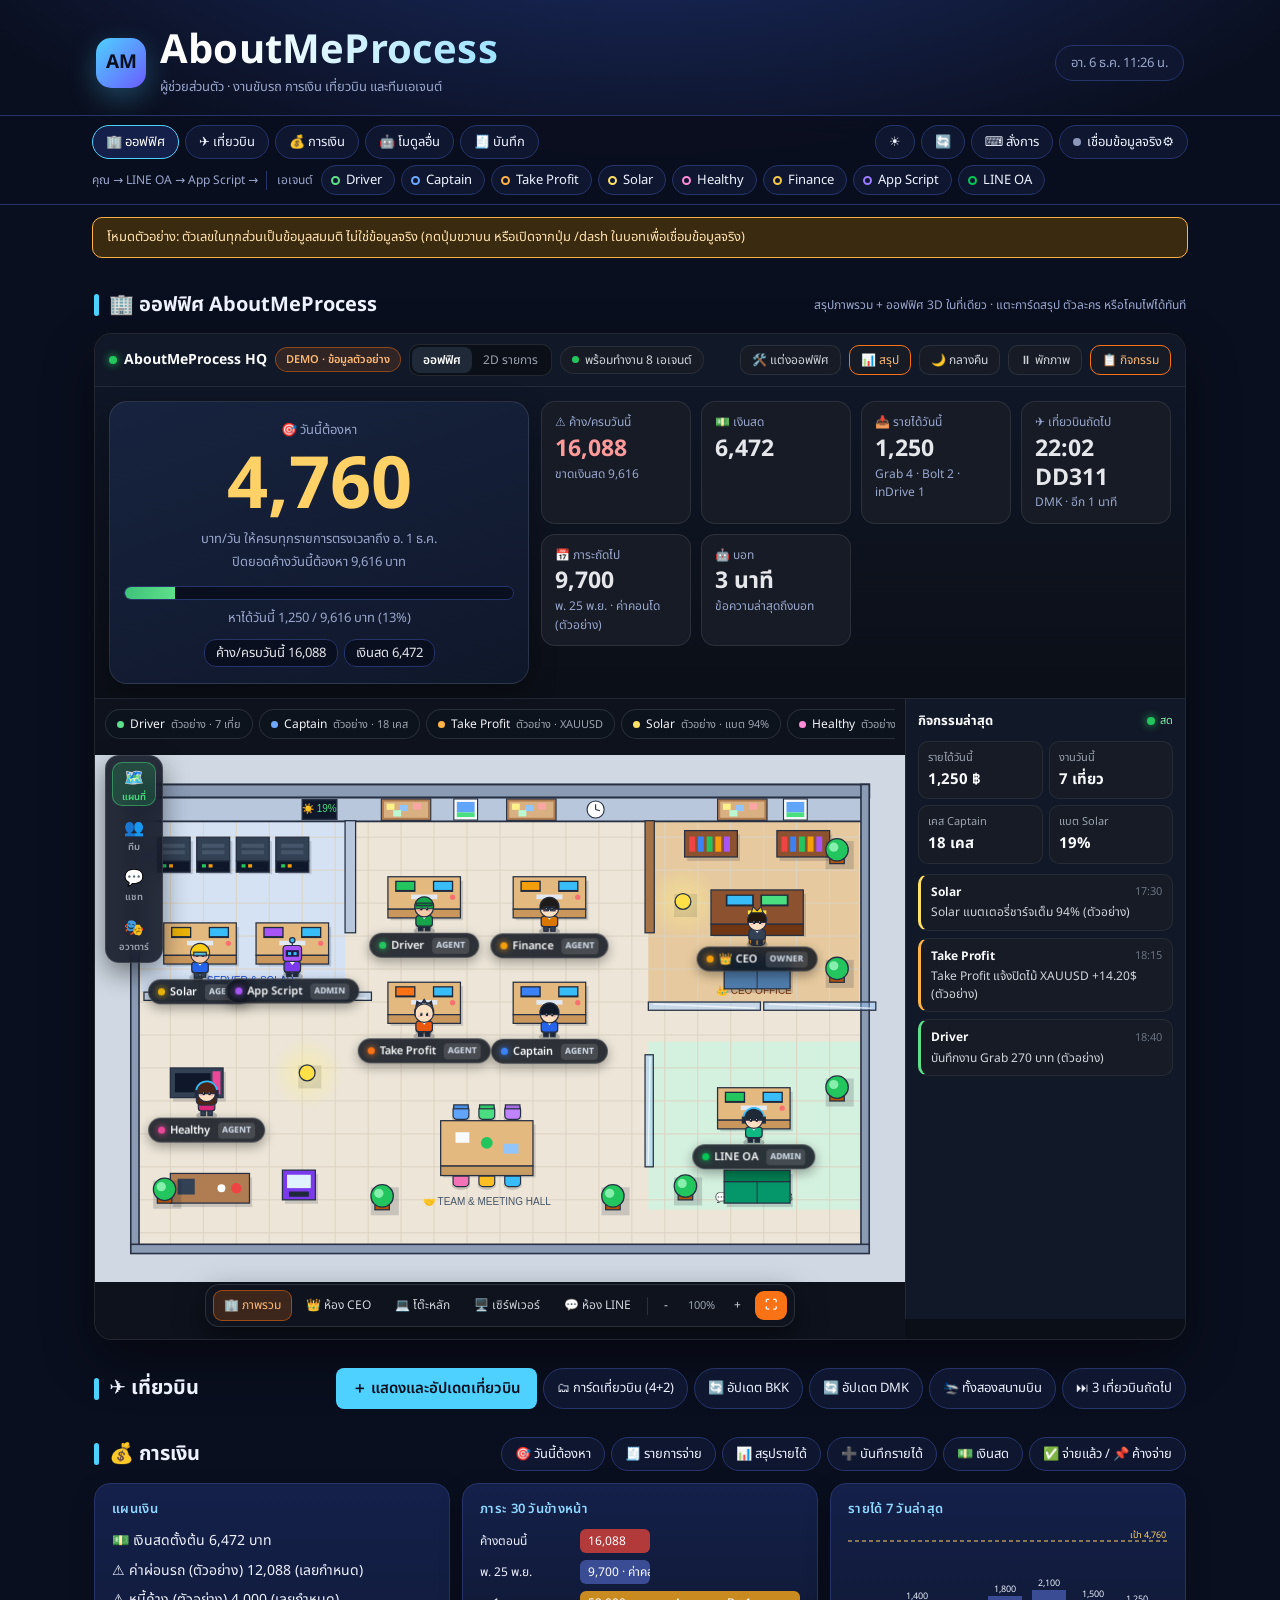
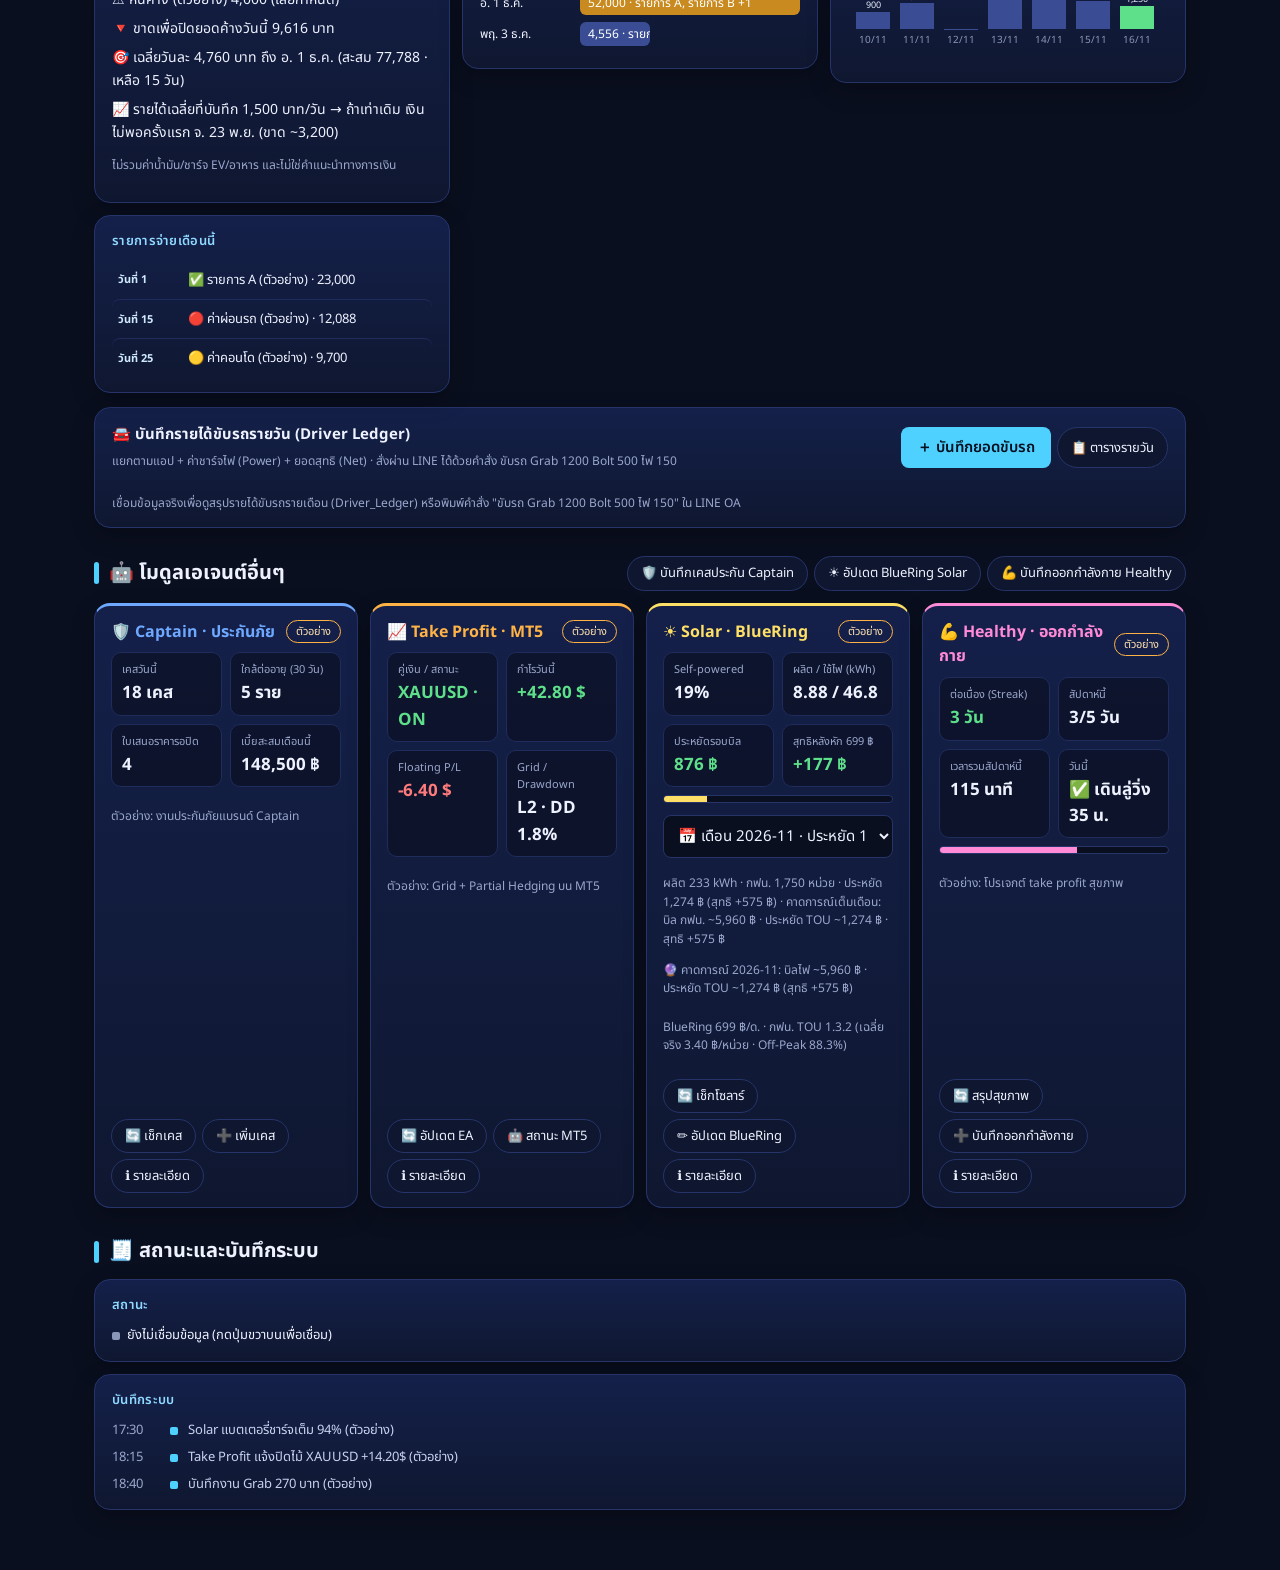
==== commit 28c6a2c1: "feat: support 8-digit passcode authentication alongside DASH_KEY" ====
--- a/index.html
+++ b/index.html
@@ -279,9 +279,9 @@
   <div id="cfgd" class="ov" role="dialog" aria-modal="true" aria-labelledby="cfgt">
     <div class="sheet">
       <div class="ahead"><div class="atxt"><h2 id="cfgt">เชื่อมข้อมูลจริง</h2></div></div>
-      <p class="muted">ใส่ลิงก์ Web app ของ Apps Script (ลงท้าย /exec) และรหัส DASH_KEY ข้อมูลเก็บในเบราว์เซอร์เครื่องนี้ ไม่ถูกส่งไปที่อื่นนอกจากลิงก์ที่คุณใส่ · ไม่อยากกรอกเอง: พิมพ์ /dash ในบอทแล้วกดปุ่มที่ส่งให้ หน้านี้จะเชื่อมเอง</p>
+      <p class="muted">ใส่รหัสผ่าน 8 หลัก (หรือ DASH_KEY) และลิงก์ Web app (/exec) ระบบจะจำไว้อัตโนมัติ ไม่ต้องกรอกซ้ำ · หรือเปิดจากปุ่ม /dash ใน LINE OA</p>
       <div class="frow"><input id="cfgUrl" type="url" placeholder="https://script.google.com/macros/s/.../exec" autocomplete="off" aria-label="ลิงก์ exec"></div>
-      <div class="frow"><input id="cfgKey" type="password" placeholder="DASH_KEY" autocomplete="off" aria-label="รหัส"></div>
+      <div class="frow"><input id="cfgKey" type="password" placeholder="รหัสผ่าน 8 หลัก" autocomplete="off" aria-label="รหัสผ่าน 8 หลัก"></div>
       <p id="cfgMsg" class="note"></p>
       <div class="frow">
         <button id="cfgSave" class="pri">บันทึกและเชื่อม</button>
--- a/styles.css
+++ b/styles.css
@@ -1310,3 +1310,37 @@
   cursor: pointer;
 }
 .zyra-av-opt.on { border-color: #22c55e; background: rgba(34, 197, 94, .2); color: #bbf7d0; }
+.mo3-bb.zyra-pixel-bb {
+  background: #ffffff;
+  color: #1e293b;
+  border: 2px solid #263042;
+  border-radius: 10px;
+  font-weight: 700;
+  box-shadow: 3px 3px 0 #263042;
+}
+.zyra-av-prev {
+  display: flex;
+  align-items: center;
+  gap: 10px;
+  padding: 8px 10px;
+  border-radius: 10px;
+  background: rgba(236, 229, 216, .12);
+  border: 1px solid rgba(255, 255, 255, .14);
+}
+.zyra-av-prev img {
+  width: 68px;
+  height: 85px;
+  object-fit: contain;
+  background: #ece5d8;
+  border: 2px solid #263042;
+  border-radius: 10px;
+  flex: none;
+}
+.zyra-av-pbtns {
+  display: flex;
+  flex-direction: column;
+  gap: 5px;
+  flex: 1;
+  min-width: 0;
+}
+.zyra-av-pbtns strong { font-size: 13px; color: #f9fafb; }
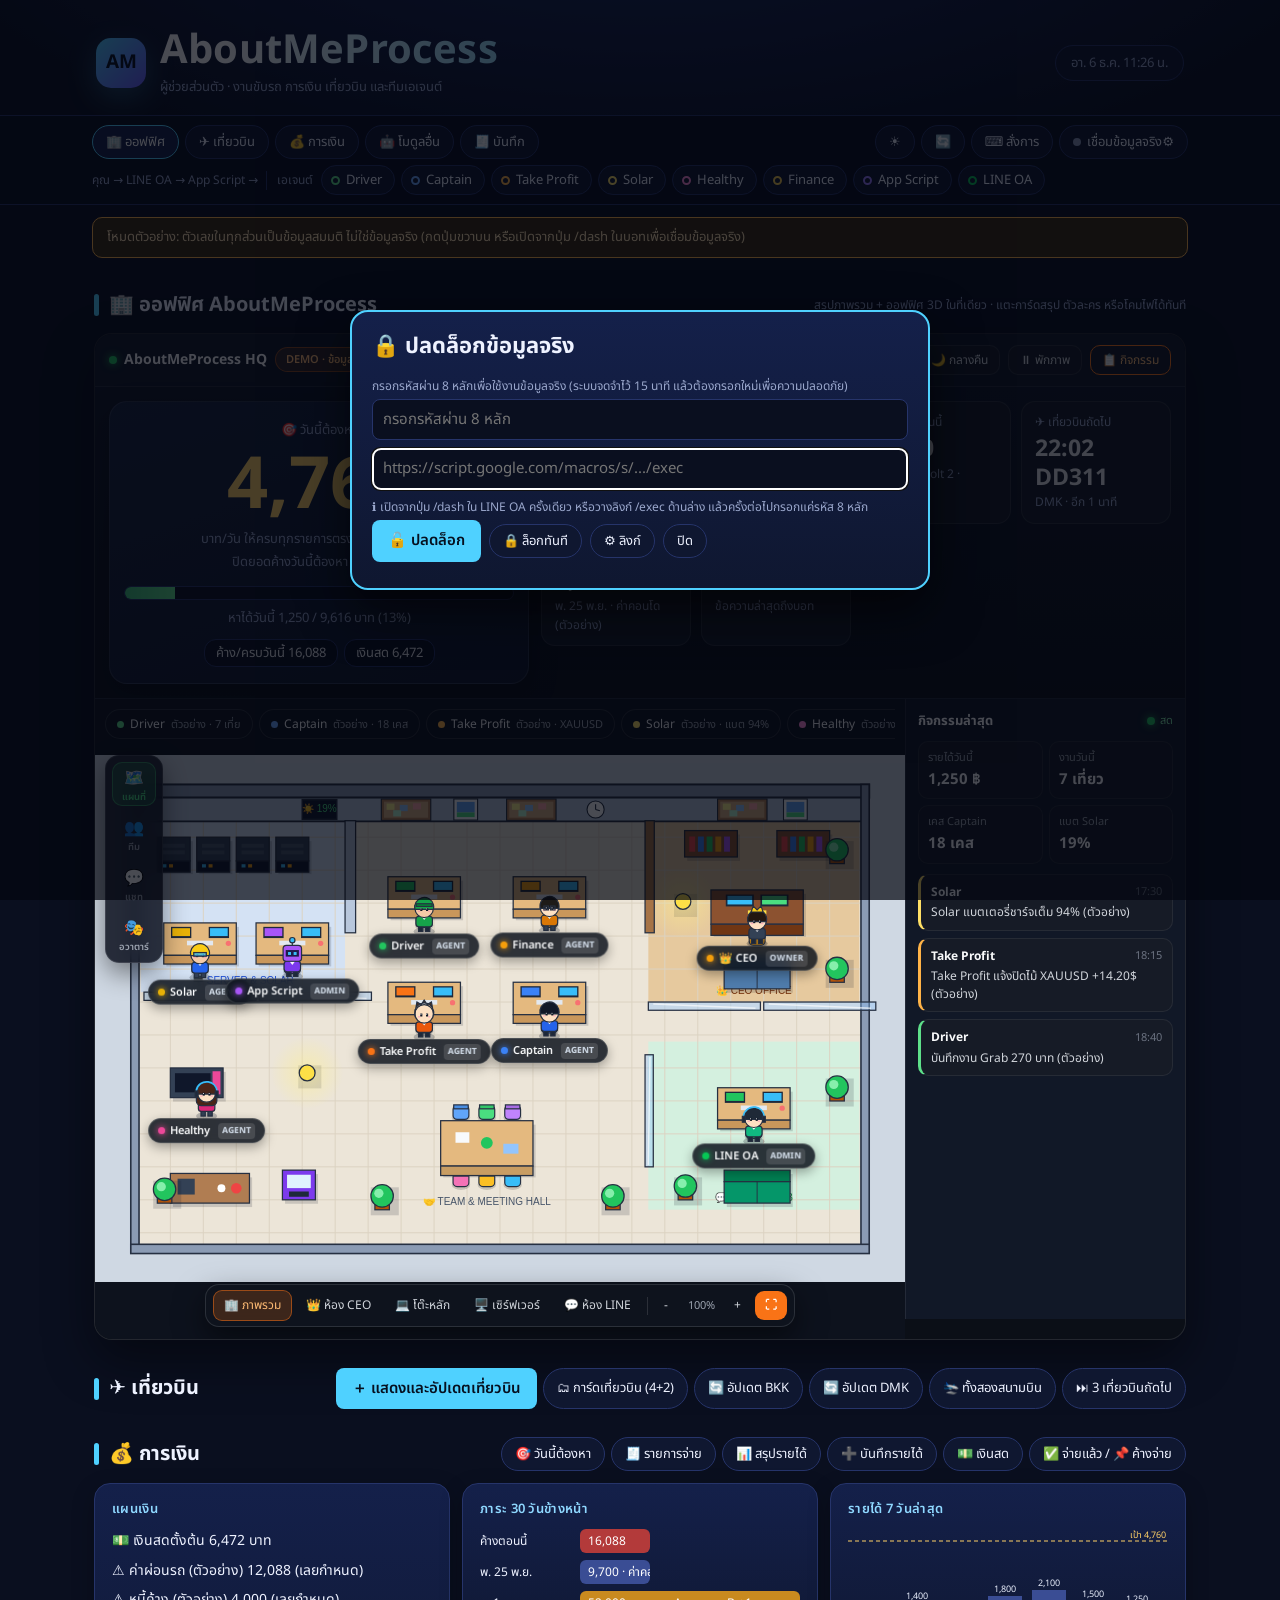
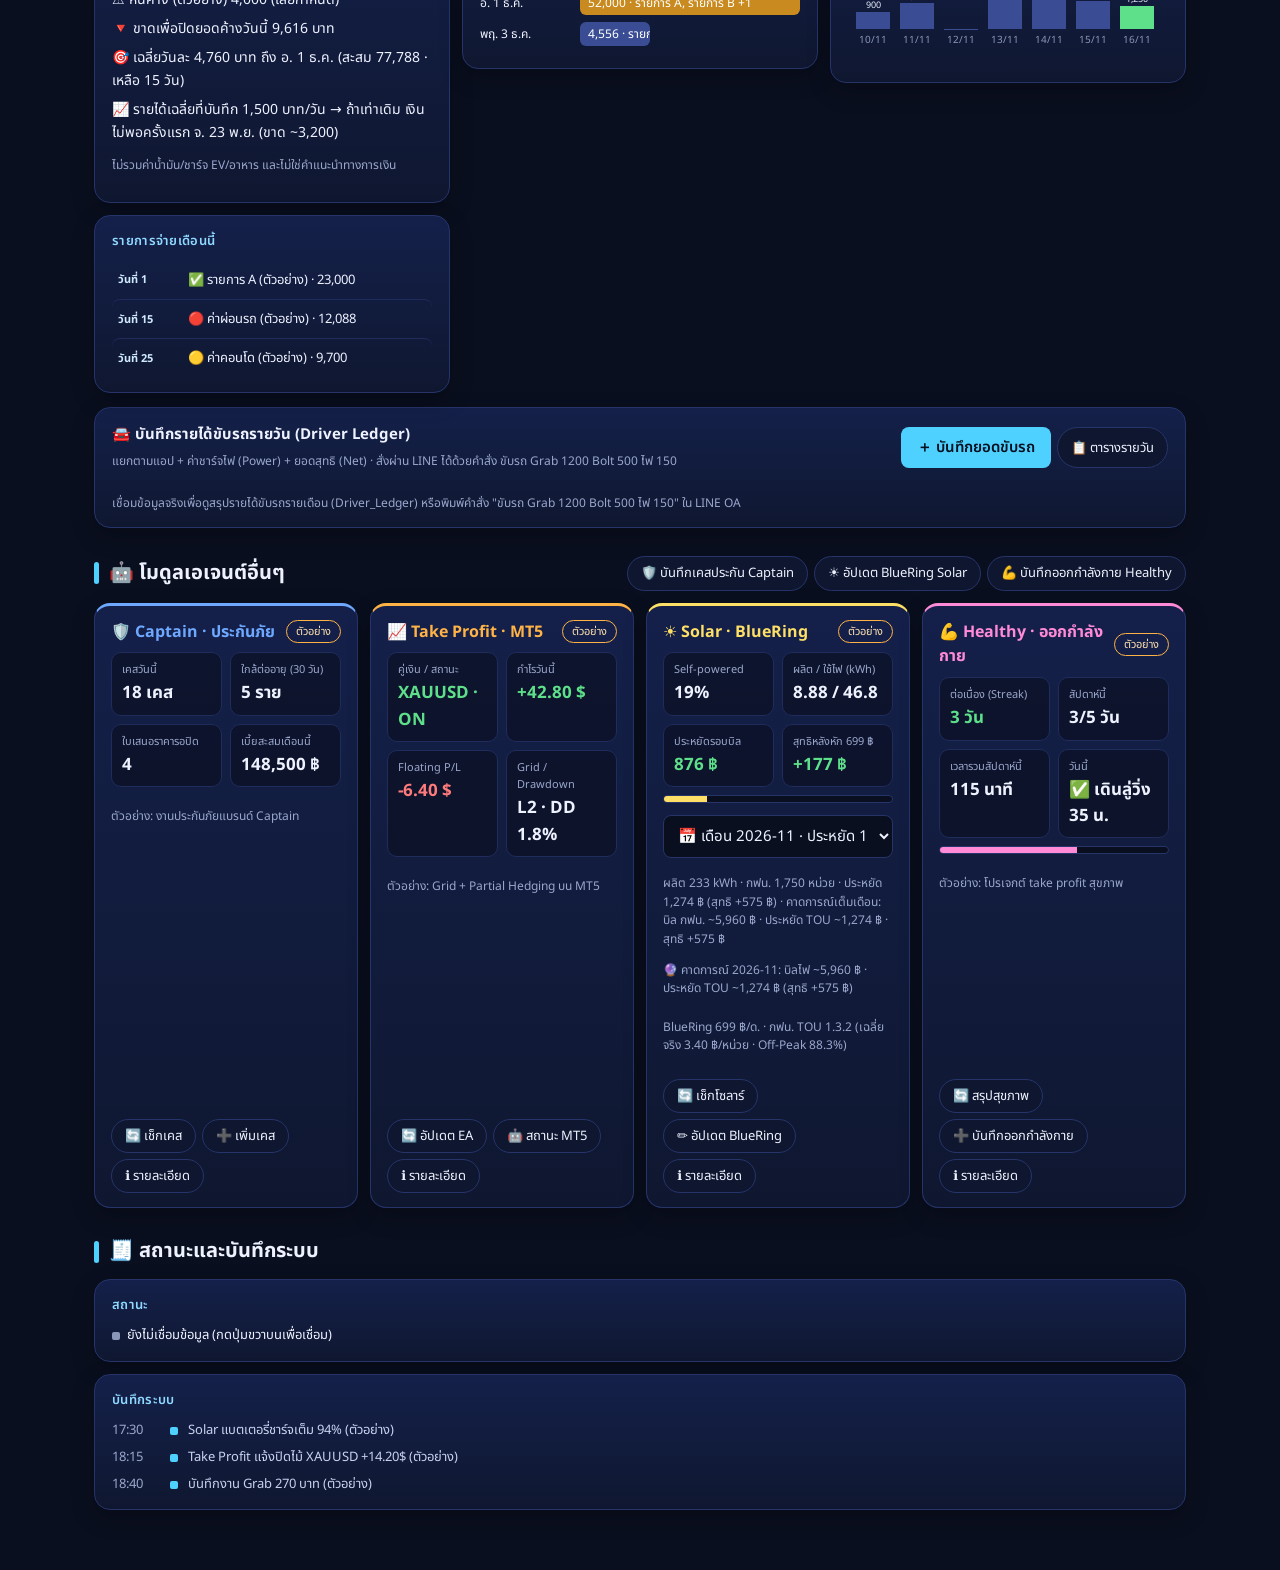
==== commit afca6184: "feat: add auto-popup 8-digit passcode gate with 15-minute session timeout" ====
--- a/index.html
+++ b/index.html
@@ -278,14 +278,15 @@
 
   <div id="cfgd" class="ov" role="dialog" aria-modal="true" aria-labelledby="cfgt">
     <div class="sheet">
-      <div class="ahead"><div class="atxt"><h2 id="cfgt">เชื่อมข้อมูลจริง</h2></div></div>
-      <p class="muted">ใส่รหัสผ่าน 8 หลัก (หรือ DASH_KEY) และลิงก์ Web app (/exec) ระบบจะจำไว้อัตโนมัติ ไม่ต้องกรอกซ้ำ · หรือเปิดจากปุ่ม /dash ใน LINE OA</p>
-      <div class="frow"><input id="cfgUrl" type="url" placeholder="https://script.google.com/macros/s/.../exec" autocomplete="off" aria-label="ลิงก์ exec"></div>
-      <div class="frow"><input id="cfgKey" type="password" placeholder="รหัสผ่าน 8 หลัก" autocomplete="off" aria-label="รหัสผ่าน 8 หลัก"></div>
+      <div class="ahead"><div class="atxt"><h2 id="cfgt">🔒 ปลดล็อกข้อมูลจริง</h2></div></div>
+      <p class="muted" id="cfgDesc">กรอกรหัสผ่าน 8 หลักเพื่อใช้งานข้อมูลจริง (ระบบจดจำไว้ 15 นาที แล้วต้องกรอกใหม่เพื่อความปลอดภัย)</p>
+      <div class="frow"><input id="cfgKey" type="password" inputmode="numeric" placeholder="กรอกรหัสผ่าน 8 หลัก" autocomplete="off" aria-label="รหัสผ่าน 8 หลัก"></div>
+      <div class="frow" id="cfgUrlWrap" hidden><input id="cfgUrl" type="url" placeholder="https://script.google.com/macros/s/.../exec" autocomplete="off" aria-label="ลิงก์ exec"></div>
       <p id="cfgMsg" class="note"></p>
       <div class="frow">
-        <button id="cfgSave" class="pri">บันทึกและเชื่อม</button>
-        <button id="cfgOff" class="pill">ยกเลิกการเชื่อม</button>
+        <button id="cfgSave" class="pri">🔓 ปลดล็อก</button>
+        <button id="cfgOff" class="pill">🔒 ล็อกทันที</button>
+        <button id="cfgAdvBtn" class="pill" type="button">⚙️ ลิงก์</button>
         <button id="cfgClose" class="pill">ปิด</button>
       </div>
     </div>
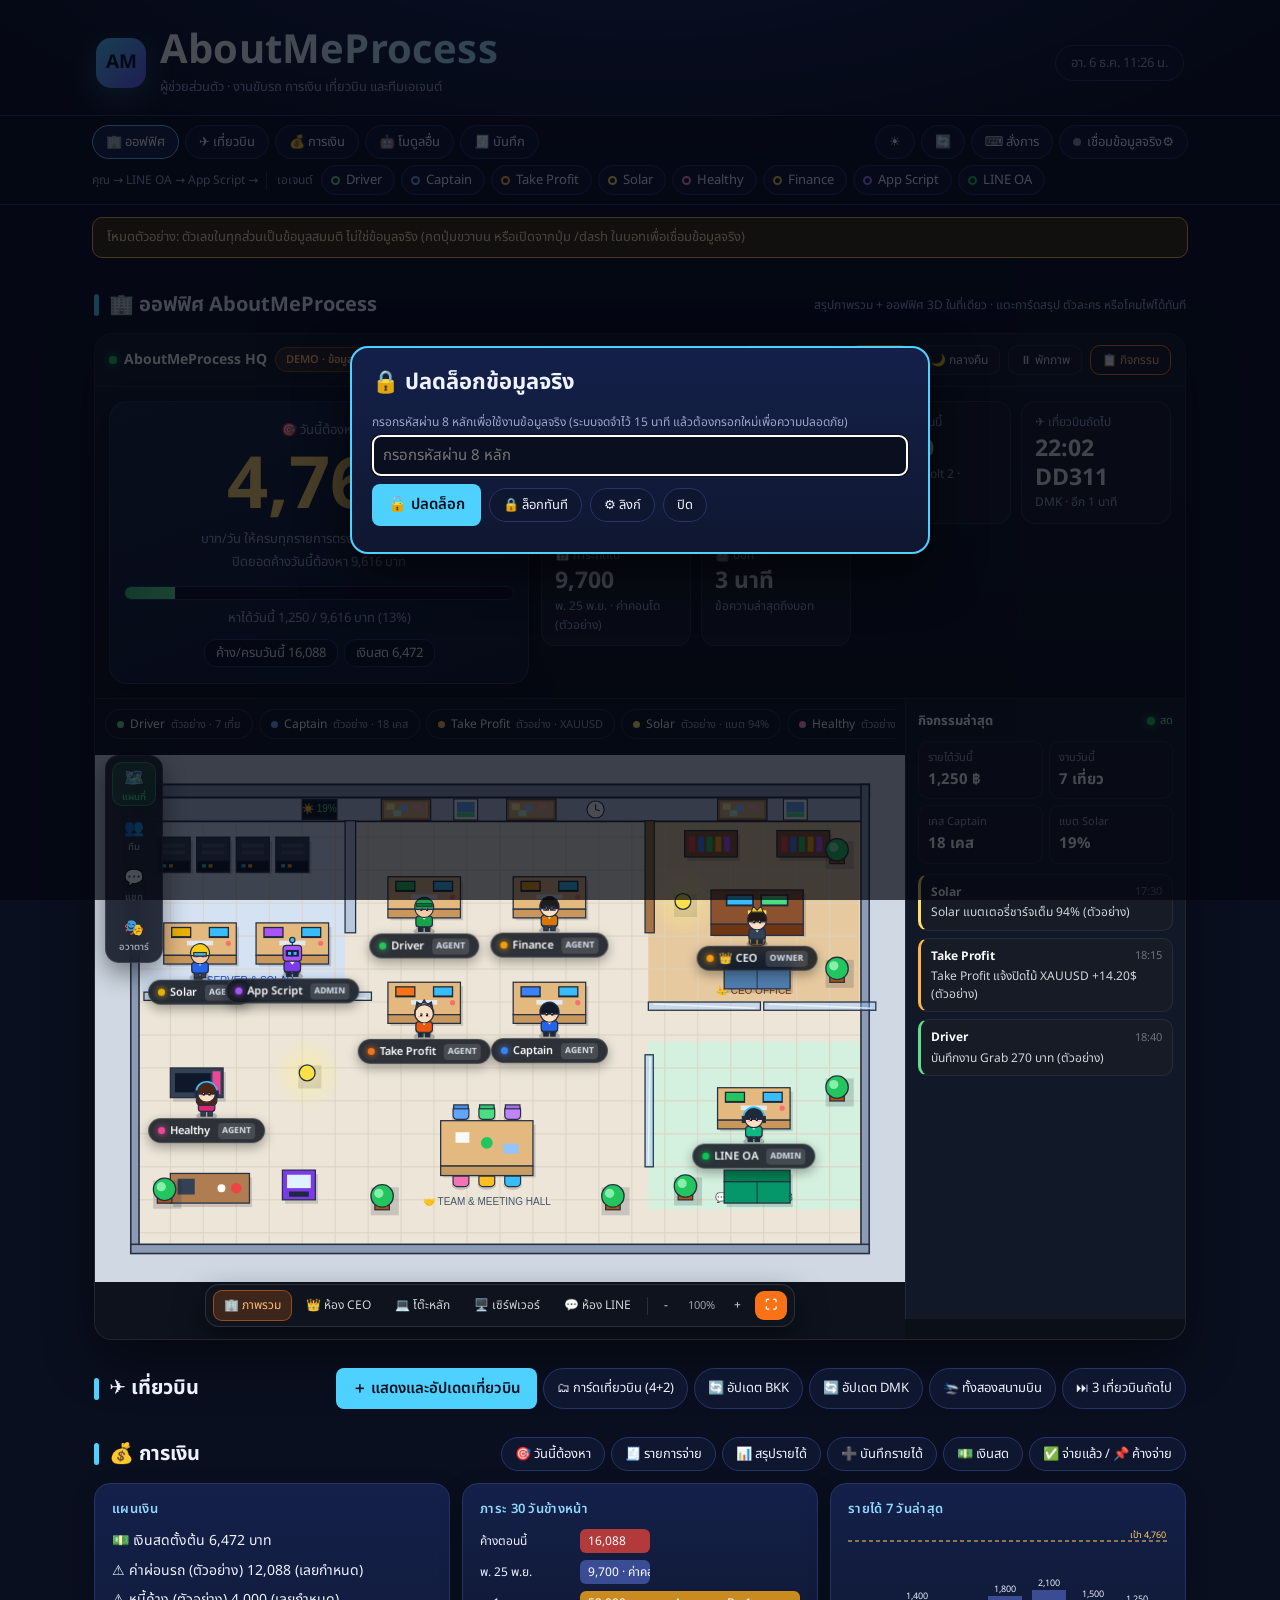
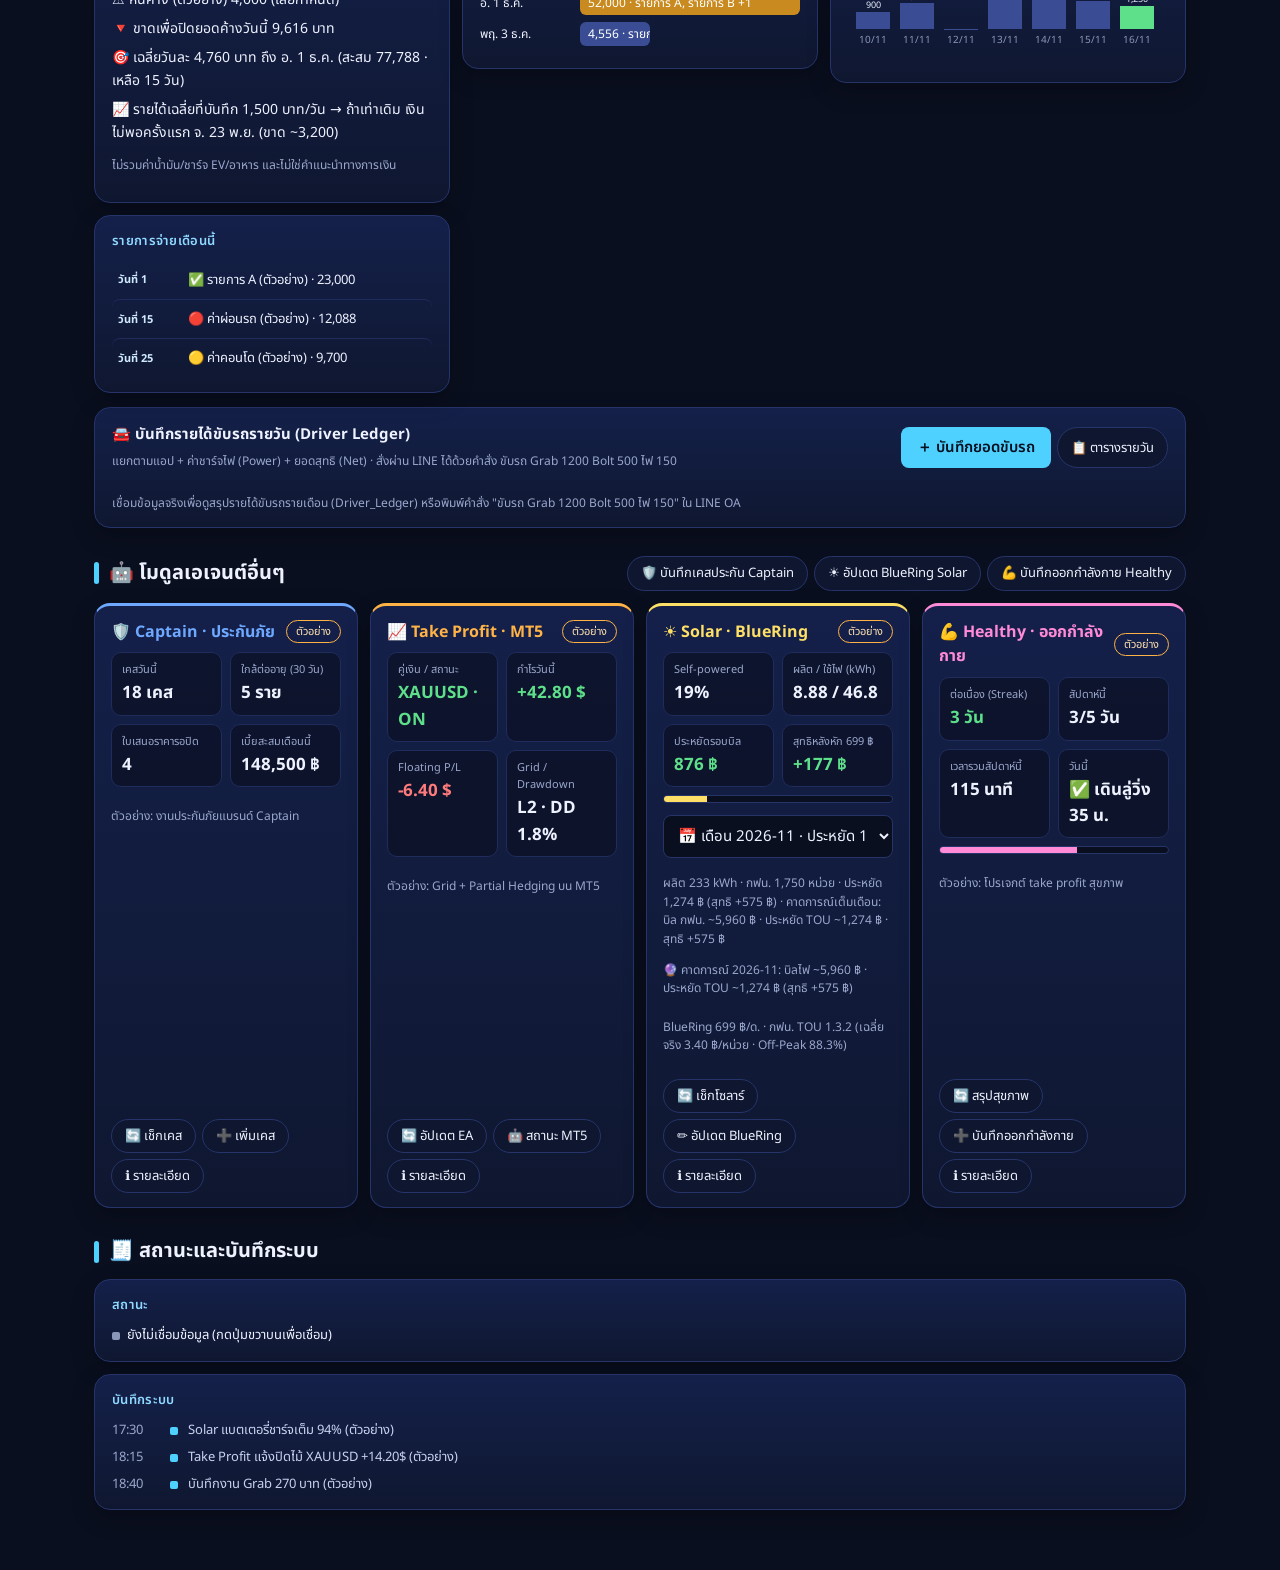
==== commit 2efe1610: "fix: enforce [hidden] display:none over .frow and add cache-busting query params" ====
--- a/index.html
+++ b/index.html
@@ -6,7 +6,7 @@
   <meta name="viewport" content="width=device-width, initial-scale=1, viewport-fit=cover">
   <title>AboutMeProcess</title>
   <link rel="stylesheet" href="https://fonts.googleapis.com/css2?family=Noto+Sans+Thai:wght@400;600;700&display=swap">
-  <link rel="stylesheet" href="styles.css">
+  <link rel="stylesheet" href="styles.css?v=20261128">
 </head>
 <body>
   <div class="brand">
@@ -296,8 +296,8 @@
     <div class="sheet" id="sheet"></div>
   </div>
 
-  <script src="assets/sprites.js"></script>
-  <script src="office3d.js"></script>
-  <script src="app.js"></script>
+  <script src="assets/sprites.js?v=20261128"></script>
+  <script src="office3d.js?v=20261128"></script>
+  <script src="app.js?v=20261128"></script>
 </body>
 </html>
--- a/styles.css
+++ b/styles.css
@@ -1,3 +1,4 @@
+[hidden] { display: none !important; }
 :root {
   color-scheme: dark;
   box-sizing: border-box;
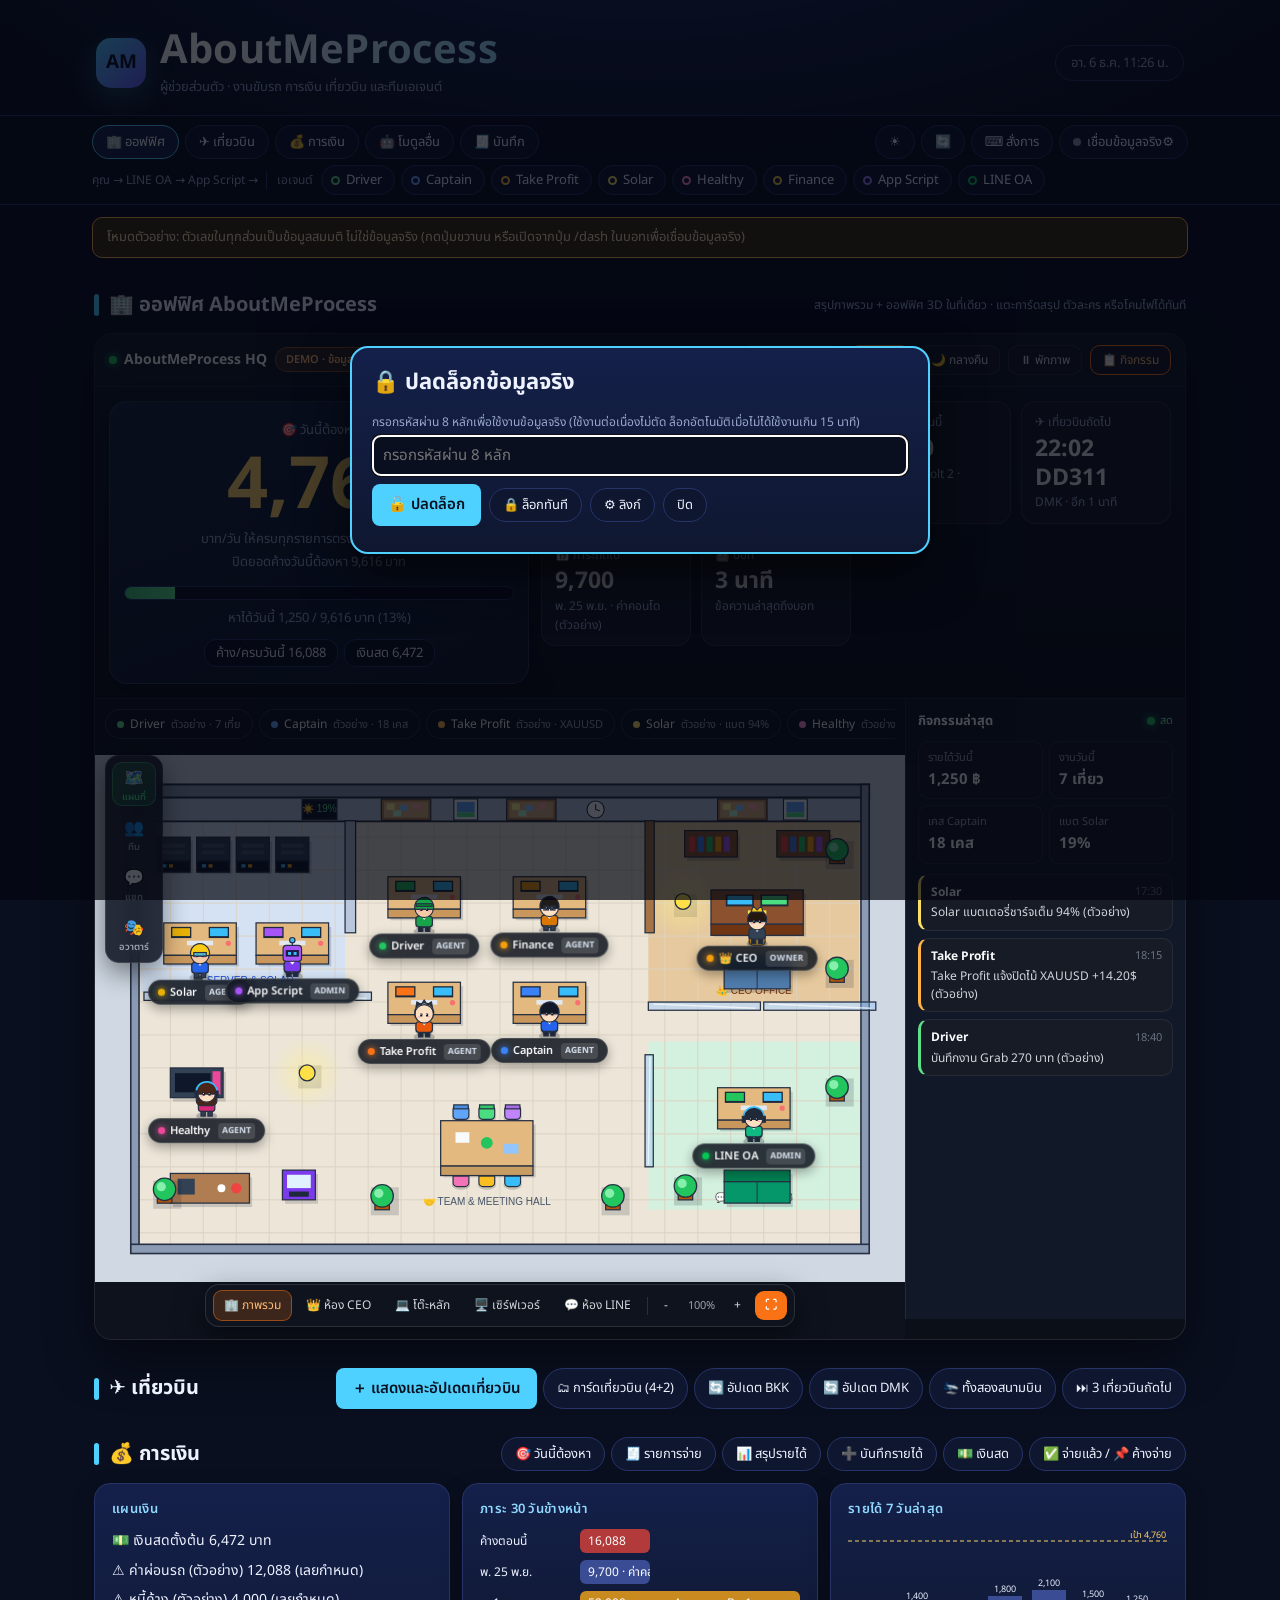
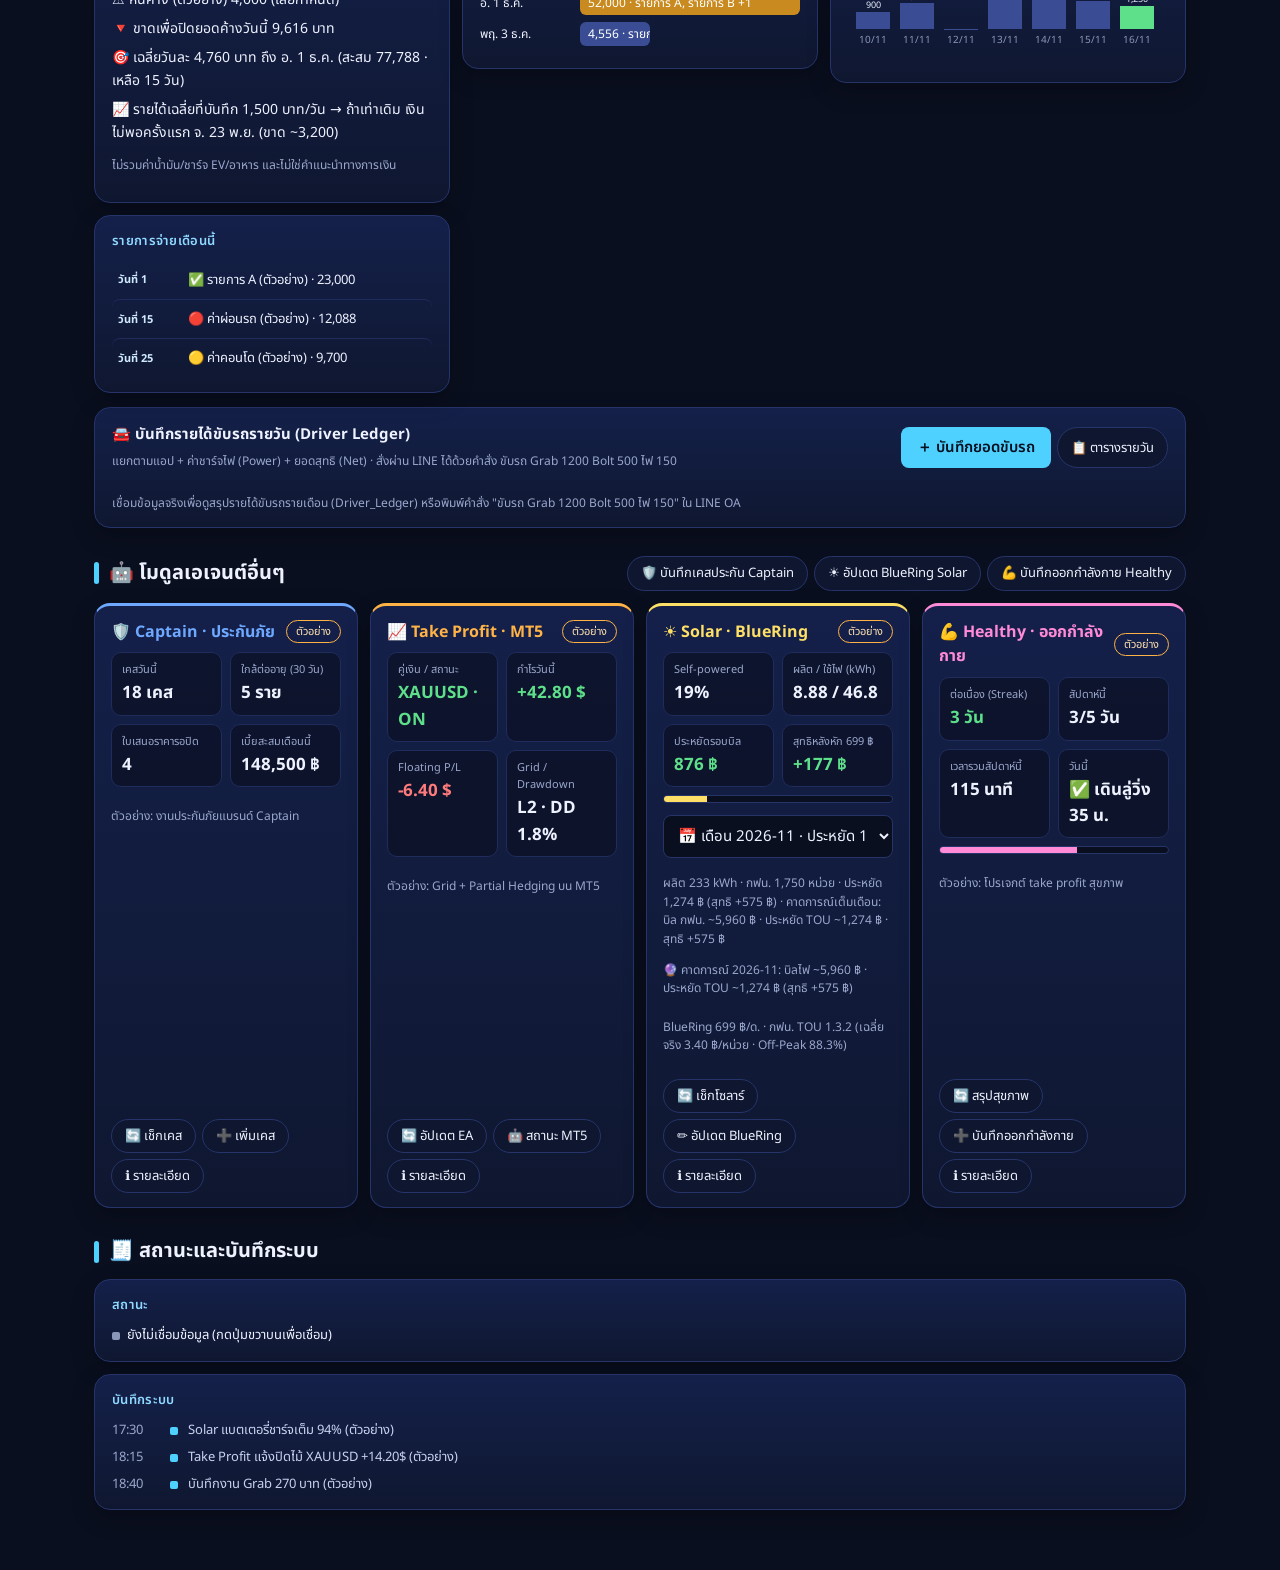
==== commit 34a02f40: "feat: switch 15-minute passcode timeout to sliding idle timeout" ====
--- a/index.html
+++ b/index.html
@@ -279,7 +279,7 @@
   <div id="cfgd" class="ov" role="dialog" aria-modal="true" aria-labelledby="cfgt">
     <div class="sheet">
       <div class="ahead"><div class="atxt"><h2 id="cfgt">🔒 ปลดล็อกข้อมูลจริง</h2></div></div>
-      <p class="muted" id="cfgDesc">กรอกรหัสผ่าน 8 หลักเพื่อใช้งานข้อมูลจริง (ระบบจดจำไว้ 15 นาที แล้วต้องกรอกใหม่เพื่อความปลอดภัย)</p>
+      <p class="muted" id="cfgDesc">กรอกรหัสผ่าน 8 หลักเพื่อใช้งานข้อมูลจริง (ใช้งานต่อเนื่องไม่ตัด ล็อกอัตโนมัติเมื่อไม่ได้ใช้งานเกิน 15 นาที)</p>
       <div class="frow"><input id="cfgKey" type="password" inputmode="numeric" placeholder="กรอกรหัสผ่าน 8 หลัก" autocomplete="off" aria-label="รหัสผ่าน 8 หลัก"></div>
       <div class="frow" id="cfgUrlWrap" hidden><input id="cfgUrl" type="url" placeholder="https://script.google.com/macros/s/.../exec" autocomplete="off" aria-label="ลิงก์ exec"></div>
       <p id="cfgMsg" class="note"></p>
@@ -298,6 +298,6 @@
 
   <script src="assets/sprites.js?v=20261128"></script>
   <script src="office3d.js?v=20261128"></script>
-  <script src="app.js?v=20261128"></script>
+  <script src="app.js?v=20261128b"></script>
 </body>
 </html>
